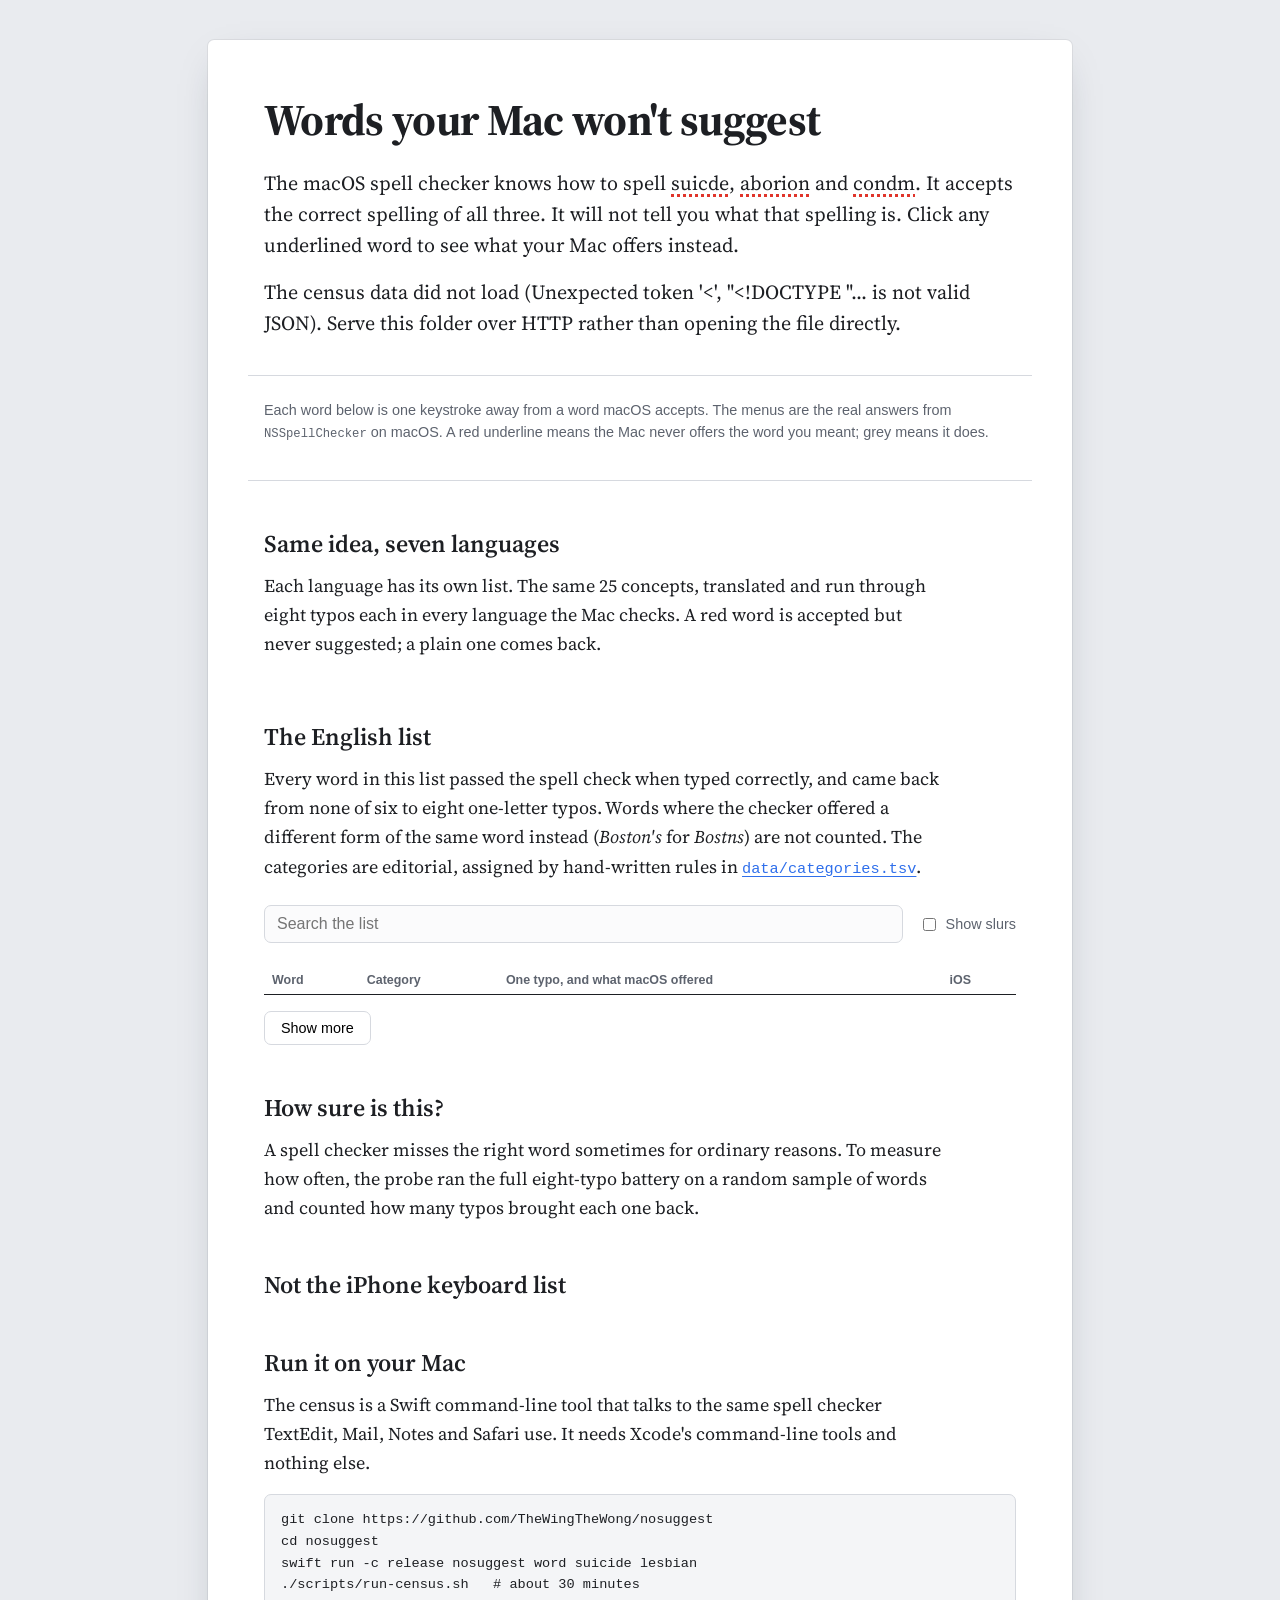
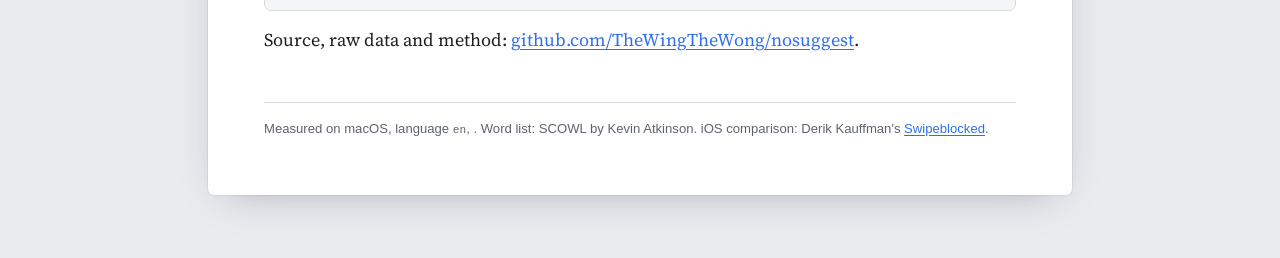
==== docs/index.html @ 7fb4296d "feat: web explorer, cross-language concept probe, CI workflow The page recreates the macOS spelling " ====
<!doctype html>
<html lang="en">
<head>
<meta charset="utf-8">
<meta name="viewport" content="width=device-width, initial-scale=1">
<title>Words your Mac won't suggest</title>
<meta name="description" content="A black-box census of the words the macOS spell checker accepts as correctly spelled but never offers as a correction.">
<link rel="preconnect" href="https://fonts.googleapis.com">
<link rel="preconnect" href="https://fonts.gstatic.com" crossorigin>
<link href="https://fonts.googleapis.com/css2?family=Source+Serif+4:ital,opsz,wght@0,8..60,400;0,8..60,600;0,8..60,700;1,8..60,400&display=swap" rel="stylesheet">
<link rel="stylesheet" href="style.css">
</head>
<body>
<main class="page">
  <header class="intro">
    <h1>Words your Mac won't suggest</h1>
    <p class="lede">The macOS spell checker knows how to spell <span class="typo" data-word="suicde">suicde</span>,
      <span class="typo" data-word="aborion">aborion</span> and <span class="typo" data-word="condm">condm</span>.
      It accepts the correct spelling of all three. It will not tell you what that spelling is.
      Click any underlined word to see what your Mac offers instead.</p>
    <p class="lede" id="headline-stats">Loading the census&hellip;</p>
  </header>

  <section class="specimens" aria-label="Typo specimens">
    <p class="specimen-note">Each word below is one keystroke away from a word macOS accepts. The menus are the real answers from <code>NSSpellChecker</code> on <span data-fill="os">macOS</span>. A red underline means the Mac never offers the word you meant; grey means it does.</p>
    <div class="specimen-grid" id="specimens"></div>
  </section>

  <section>
    <h2>Same idea, seven languages</h2>
    <p>Each language has its own list. The same 25 concepts, translated and run through eight typos each in every language the Mac checks. A red word is accepted but never suggested; a plain one comes back.</p>
    <div class="table-wrap matrix-wrap">
      <table class="matrix" id="matrix"></table>
    </div>
    <p class="matrix-note" id="matrix-note"></p>
  </section>

  <section>
    <h2>The English list</h2>
    <p>Every word in this list passed the spell check when typed correctly, and came back from none of six to eight one-letter typos. Words where the checker offered a different form of the same word instead (<em>Boston's</em> for <em>Bostns</em>) are not counted. The categories are editorial, assigned by hand-written rules in <a href="https://github.com/TheWingTheWong/nosuggest/blob/main/data/categories.tsv"><code>data/categories.tsv</code></a>.</p>
    <div class="controls">
      <label class="search">
        <span class="visually-hidden">Search the list</span>
        <input id="q" type="search" placeholder="Search the list" autocomplete="off" spellcheck="false">
      </label>
      <label class="toggle"><input type="checkbox" id="show-slurs"> Show slurs</label>
    </div>
    <div class="chips" id="chips" role="group" aria-label="Filter by category"></div>
    <p class="count" id="count" aria-live="polite"></p>
    <div class="table-wrap">
      <table class="words">
        <thead><tr><th scope="col">Word</th><th scope="col">Category</th><th scope="col">One typo, and what macOS offered</th><th scope="col" title="Appears inside a phrase on the iOS keyboard blocklist">iOS</th></tr></thead>
        <tbody id="rows"></tbody>
      </table>
    </div>
    <button class="more" id="more" type="button">Show more</button>
  </section>

  <section>
    <h2>How sure is this?</h2>
    <p id="method-text">A spell checker misses the right word sometimes for ordinary reasons. To measure how often, the probe ran the full eight-typo battery on a random sample of words and counted how many typos brought each one back.</p>
    <figure class="chart">
      <div id="histogram"></div>
      <figcaption id="hist-caption"></figcaption>
    </figure>
    <p id="fp-text"></p>
  </section>

  <section>
    <h2>Not the iPhone keyboard list</h2>
    <p id="ios-text"></p>
    <p id="hunspell-text"></p>
  </section>

  <section>
    <h2>Run it on your Mac</h2>
    <p>The census is a Swift command-line tool that talks to the same spell checker TextEdit, Mail, Notes and Safari use. It needs Xcode's command-line tools and nothing else.</p>
    <pre class="cmd"><code>git clone https://github.com/TheWingTheWong/nosuggest
cd nosuggest
swift run -c release nosuggest word suicide lesbian
./scripts/run-census.sh   # about 30 minutes</code></pre>
    <p>Source, raw data and method: <a href="https://github.com/TheWingTheWong/nosuggest">github.com/TheWingTheWong/nosuggest</a>.</p>
  </section>

  <footer class="foot">
    <p>Measured on <span data-fill="os">macOS</span>, language <code>en</code>, <span data-fill="generated"></span>. Word list: SCOWL by Kevin Atkinson. iOS comparison: Derik Kauffman's <a href="https://swipeblocked.com">Swipeblocked</a>.</p>
  </footer>
</main>

<div class="menu" id="menu" role="menu" hidden></div>
<script src="app.js"></script>
</body>
</html>
---- docs/style.css ----
:root {
  --desk: #e9ebef;          /* window background behind the document */
  --paper: #ffffff;
  --ink: #1d1f23;
  --muted: #5d636e;
  --squiggle: #e0352b;      /* macOS misspelling red */
  --select: #2f6feb;        /* menu highlight blue */
  --rule: #d6d9df;
  --menu-bg: rgba(246, 246, 248, 0.96);
  --serif: "Source Serif 4", "Iowan Old Style", Georgia, serif;
  --ui: -apple-system, BlinkMacSystemFont, "Helvetica Neue", Arial, sans-serif;
  --mono: ui-monospace, "SF Mono", Menlo, monospace;
}

* { box-sizing: border-box; }

html { background: var(--desk); }

body {
  margin: 0;
  color: var(--ink);
  font: 400 1.125rem/1.62 var(--serif);
  -webkit-font-smoothing: antialiased;
}

.page {
  max-width: 54rem;
  margin: 2.5rem auto 4rem;
  padding: 3.5rem 3.5rem 2.5rem;
  background: var(--paper);
  border-radius: 6px;
  box-shadow: 0 0 0 1px rgba(0, 0, 0, 0.06), 0 12px 40px -18px rgba(30, 40, 60, 0.35);
}

h1 {
  font-size: 2.75rem;
  line-height: 1.1;
  font-weight: 700;
  letter-spacing: -0.015em;
  margin: 0 0 1.5rem;
}

h2 {
  font-size: 1.5rem;
  line-height: 1.25;
  font-weight: 600;
  margin: 3rem 0 0.75rem;
}

p { margin: 0 0 1rem; max-width: 38em; }
.lede { font-size: 1.25rem; line-height: 1.55; }
a { color: var(--select); text-underline-offset: 0.15em; }
code { font-family: var(--mono); font-size: 0.85em; }
em { font-style: italic; }

/* The red dotted underline macOS draws under a misspelling. */
.typo {
  cursor: context-menu;
  text-decoration: underline dotted var(--squiggle);
  text-decoration-thickness: 0.14em;
  text-underline-offset: 0.22em;
  border-radius: 2px;
}
.typo:hover, .typo[aria-expanded="true"] { background: rgba(224, 53, 43, 0.08); }
.typo:focus-visible { outline: 2px solid var(--select); outline-offset: 2px; }

/* Specimens: typos laid out like a page of notes. */
.specimens {
  margin: 2.25rem -1rem 0;
  padding: 1.5rem 1rem 1.25rem;
  border-top: 1px solid var(--rule);
  border-bottom: 1px solid var(--rule);
}
.specimen-note { font: 400 0.9rem/1.5 var(--ui); color: var(--muted); max-width: none; }
.specimen-grid {
  display: grid;
  grid-template-columns: repeat(auto-fill, minmax(9.5rem, 1fr));
  gap: 0.35rem 1rem;
  margin-top: 0.75rem;
}
.specimen {
  font-size: 1.35rem;
  padding: 0.15rem 0.25rem;
  justify-self: start;
}
.specimen.ok { text-decoration-color: #9aa1ad; }

/* The spelling context menu. */
.menu {
  position: absolute;
  z-index: 10;
  min-width: 13rem;
  max-width: 18rem;
  padding: 5px;
  font: 400 0.875rem/1.3 var(--ui);
  color: #1c1c1e;
  background: var(--menu-bg);
  border: 1px solid rgba(0, 0, 0, 0.14);
  border-radius: 9px;
  box-shadow: 0 10px 30px -8px rgba(0, 0, 0, 0.35), 0 0 0 0.5px rgba(255, 255, 255, 0.6) inset;
  -webkit-backdrop-filter: blur(20px);
  backdrop-filter: blur(20px);
}
.menu .item { padding: 3px 10px; border-radius: 5px; }
.menu .item.guess { font-weight: 600; }
.menu .item.guess.hit { background: var(--select); color: #fff; }
.menu .item.none { color: #8e8e93; }
.menu .sep { height: 1px; margin: 5px 10px; background: rgba(0, 0, 0, 0.12); }
.menu .item.dim { color: #8e8e93; }
.menu .meta { padding: 4px 10px 2px; font-size: 0.75rem; color: var(--muted); }

/* List controls. */
.controls { display: flex; gap: 1rem; align-items: center; flex-wrap: wrap; margin: 1.5rem 0 0.75rem; }
.search { flex: 1 1 16rem; }
.search input {
  width: 100%;
  font: 400 1rem var(--ui);
  padding: 0.55rem 0.75rem;
  border: 1px solid var(--rule);
  border-radius: 7px;
  background: #fbfbfc;
  color: var(--ink);
}
.search input:focus-visible { outline: 3px solid rgba(47, 111, 235, 0.35); border-color: var(--select); }
.toggle { font: 400 0.9rem var(--ui); color: var(--muted); display: flex; gap: 0.4rem; align-items: center; }

.chips { display: flex; flex-wrap: wrap; gap: 0.35rem; margin-bottom: 0.75rem; }
.chip {
  font: 400 0.82rem/1 var(--ui);
  padding: 0.42rem 0.7rem;
  border: 1px solid var(--rule);
  border-radius: 999px;
  background: var(--paper);
  color: var(--ink);
  cursor: pointer;
}
.chip[aria-pressed="true"] { background: var(--ink); border-color: var(--ink); color: #fff; }
.chip:focus-visible { outline: 2px solid var(--select); outline-offset: 2px; }
.chip .n { color: var(--muted); margin-left: 0.3rem; }
.chip[aria-pressed="true"] .n { color: #c9ccd3; }

.count { font: 400 0.85rem var(--ui); color: var(--muted); margin: 0.25rem 0 0.5rem; }

.table-wrap { overflow-x: auto; }
table.words { width: 100%; border-collapse: collapse; font-size: 1rem; }
.words th {
  text-align: left;
  font: 600 0.78rem var(--ui);
  color: var(--muted);
  padding: 0.4rem 0.5rem;
  border-bottom: 1px solid var(--ink);
}
.words td { padding: 0.45rem 0.5rem; border-bottom: 1px solid var(--rule); vertical-align: baseline; }
.words td.w { font-weight: 600; white-space: nowrap; }
.words td.cat { font: 400 0.85rem var(--ui); color: var(--muted); white-space: nowrap; }
.words td.ex { font: 400 0.85rem var(--ui); color: var(--muted); }
.words td.ex .t { font-family: var(--serif); font-size: 1rem; color: var(--ink); text-decoration: underline dotted var(--squiggle); text-underline-offset: 0.2em; }
.words td.ios { font: 400 0.85rem var(--ui); color: var(--muted); text-align: center; }
.blur { filter: blur(5px); cursor: pointer; user-select: none; }
.more {
  margin-top: 1rem;
  font: 400 0.9rem var(--ui);
  padding: 0.5rem 1rem;
  border-radius: 7px;
  border: 1px solid var(--rule);
  background: var(--paper);
  cursor: pointer;
}

/* Language matrix. */
.matrix-wrap { margin: 1rem -2rem 0; }
table.matrix { width: 100%; border-collapse: collapse; font-size: 0.86rem; }
.matrix th { font: 600 0.78rem var(--ui); color: var(--muted); text-align: left; padding: 0.35rem 0.4rem; border-bottom: 1px solid var(--ink); }
.matrix th[scope="row"] { font: 400 0.82rem var(--ui); color: var(--muted); white-space: nowrap; border-bottom: 1px solid var(--rule); }
.matrix td:first-child { font-weight: 600; }
.matrix td { padding: 0.32rem 0.35rem; border-bottom: 1px solid var(--rule); white-space: nowrap; }
.matrix td.no {
  color: var(--squiggle);
  text-decoration: underline dotted var(--squiggle);
  text-underline-offset: 0.22em;
  background: rgba(224, 53, 43, 0.06);
}
.matrix td.maybe { color: var(--muted); font-style: italic; }
.matrix-note { font: 400 0.85rem/1.5 var(--ui); color: var(--muted); margin-top: 0.6rem; }

/* Control histogram. */
.chart { margin: 1.5rem 0; }
.chart svg { width: 100%; height: auto; display: block; }
.chart figcaption { font: 400 0.85rem/1.45 var(--ui); color: var(--muted); margin-top: 0.5rem; }

.cmd {
  font: 400 0.85rem/1.6 var(--mono);
  background: #f4f5f7;
  border: 1px solid var(--rule);
  border-radius: 7px;
  padding: 0.9rem 1rem;
  overflow-x: auto;
}
.cmd code { font-size: inherit; }

.foot { margin-top: 3rem; padding-top: 1rem; border-top: 1px solid var(--rule); }
.foot p { font: 400 0.82rem/1.5 var(--ui); color: var(--muted); max-width: none; }

.visually-hidden { position: absolute; width: 1px; height: 1px; overflow: hidden; clip: rect(0 0 0 0); white-space: nowrap; }

@media (max-width: 640px) {
  .page { margin: 0; padding: 2rem 1.25rem; border-radius: 0; box-shadow: none; }
  h1 { font-size: 2.1rem; }
  .lede { font-size: 1.12rem; }
  .words td.ex { display: none; }
  .matrix-wrap { margin: 1rem 0 0; }
  .words th:nth-child(3) { display: none; }
}

@media (prefers-reduced-motion: no-preference) {
  .menu:not([hidden]) { animation: pop 120ms ease-out; }
  @keyframes pop { from { opacity: 0; transform: translateY(-3px); } to { opacity: 1; transform: none; } }
}
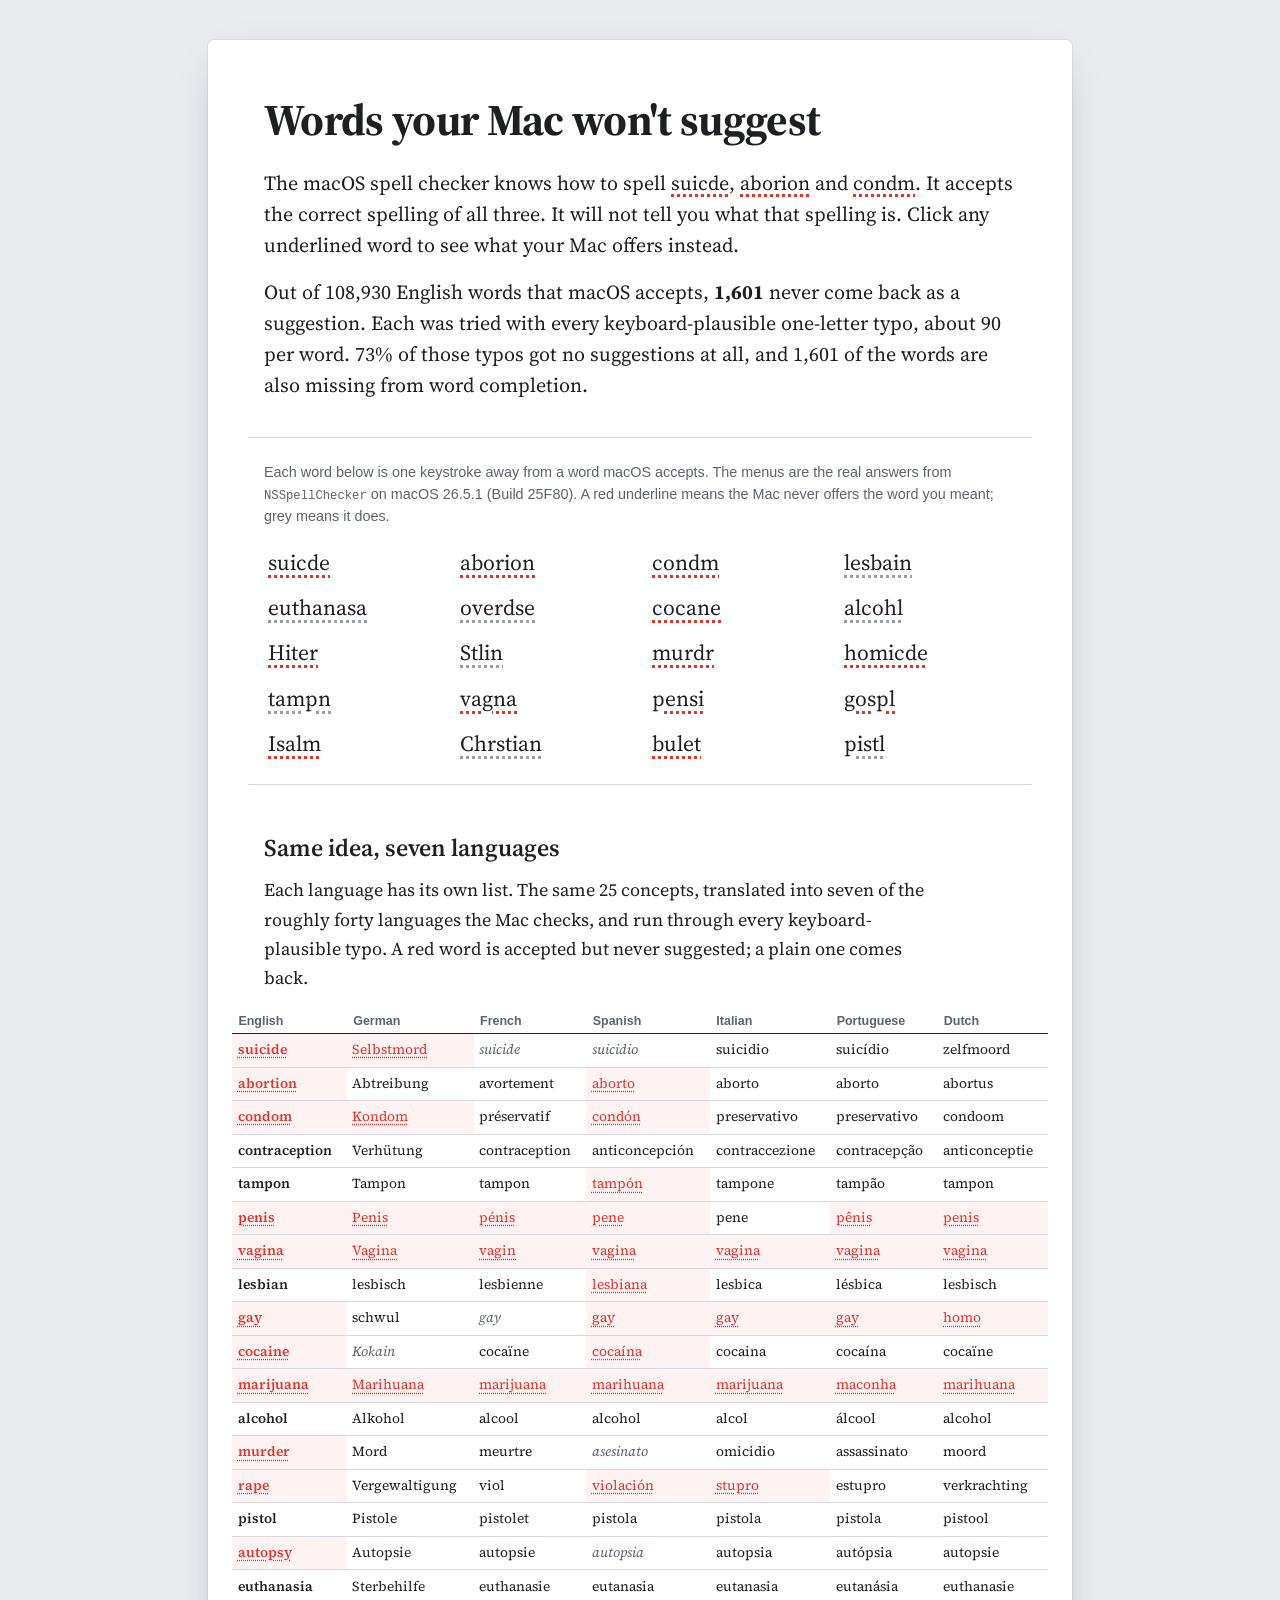
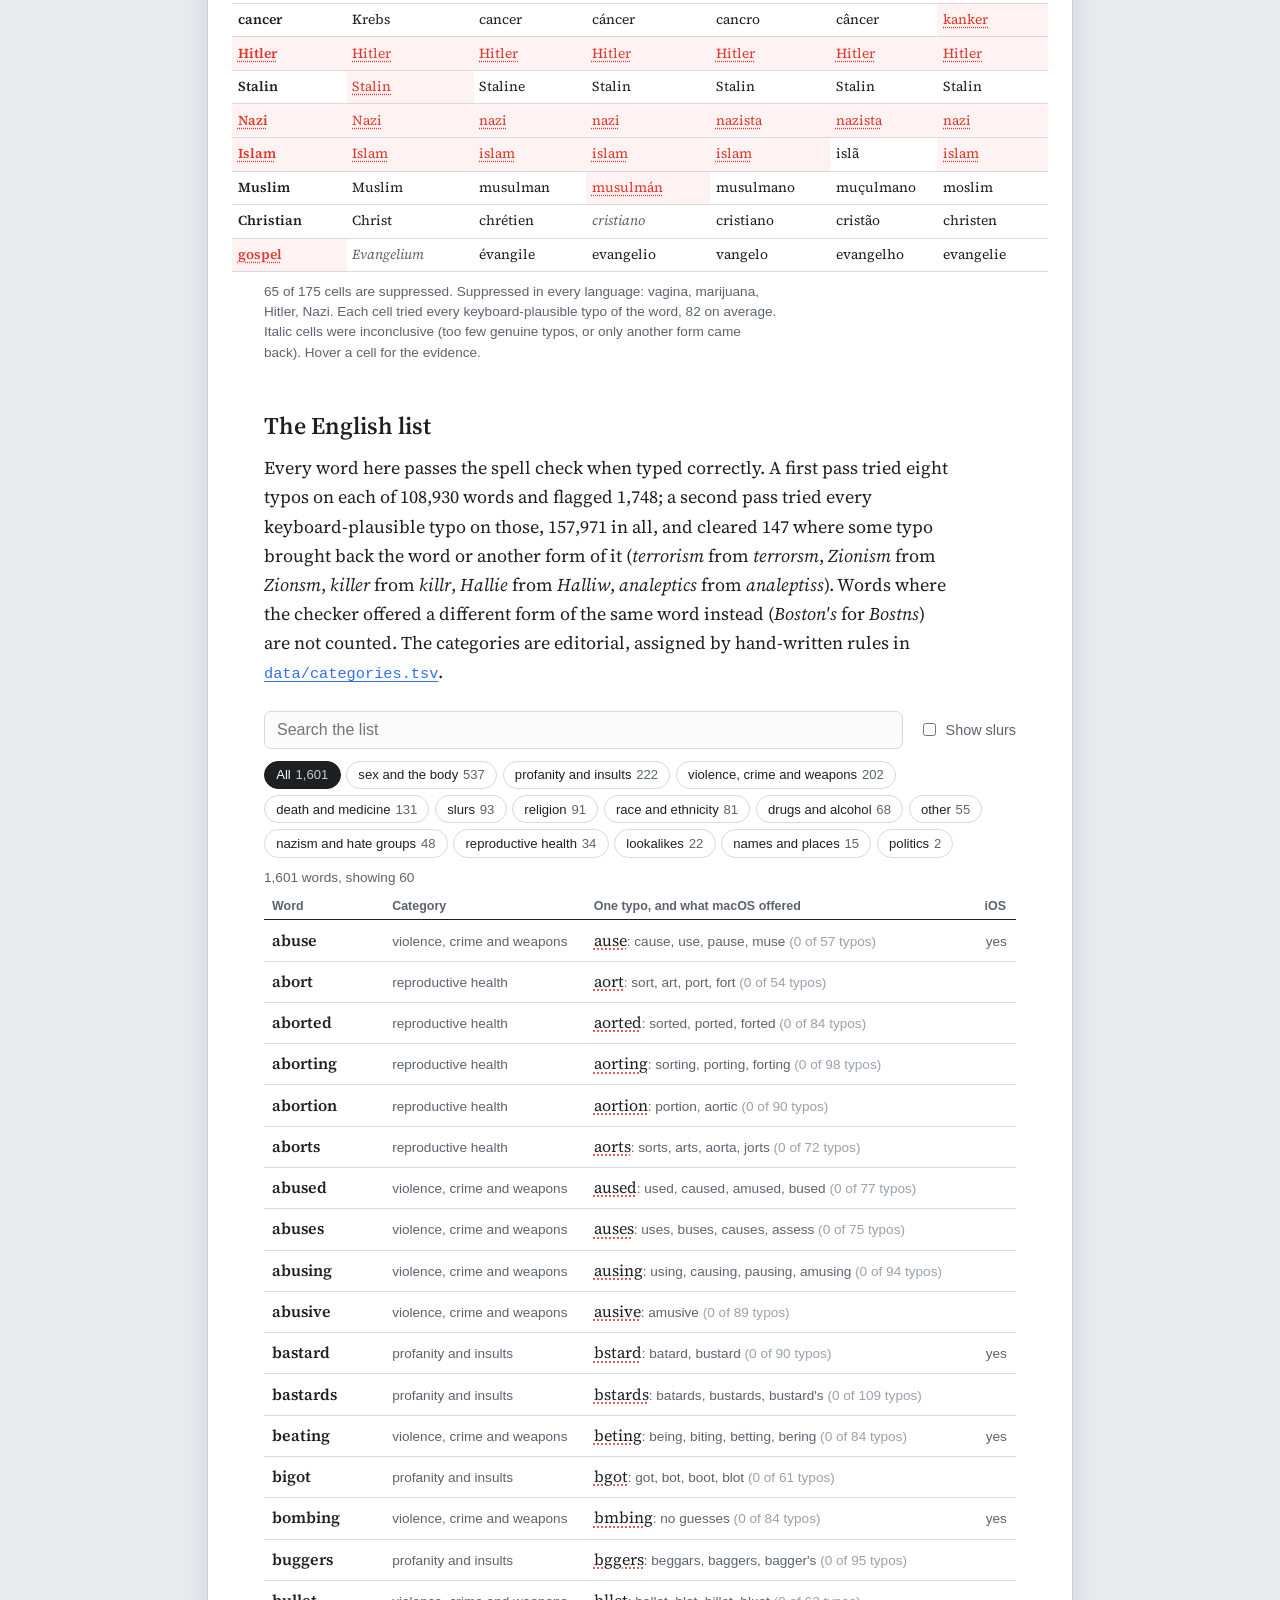
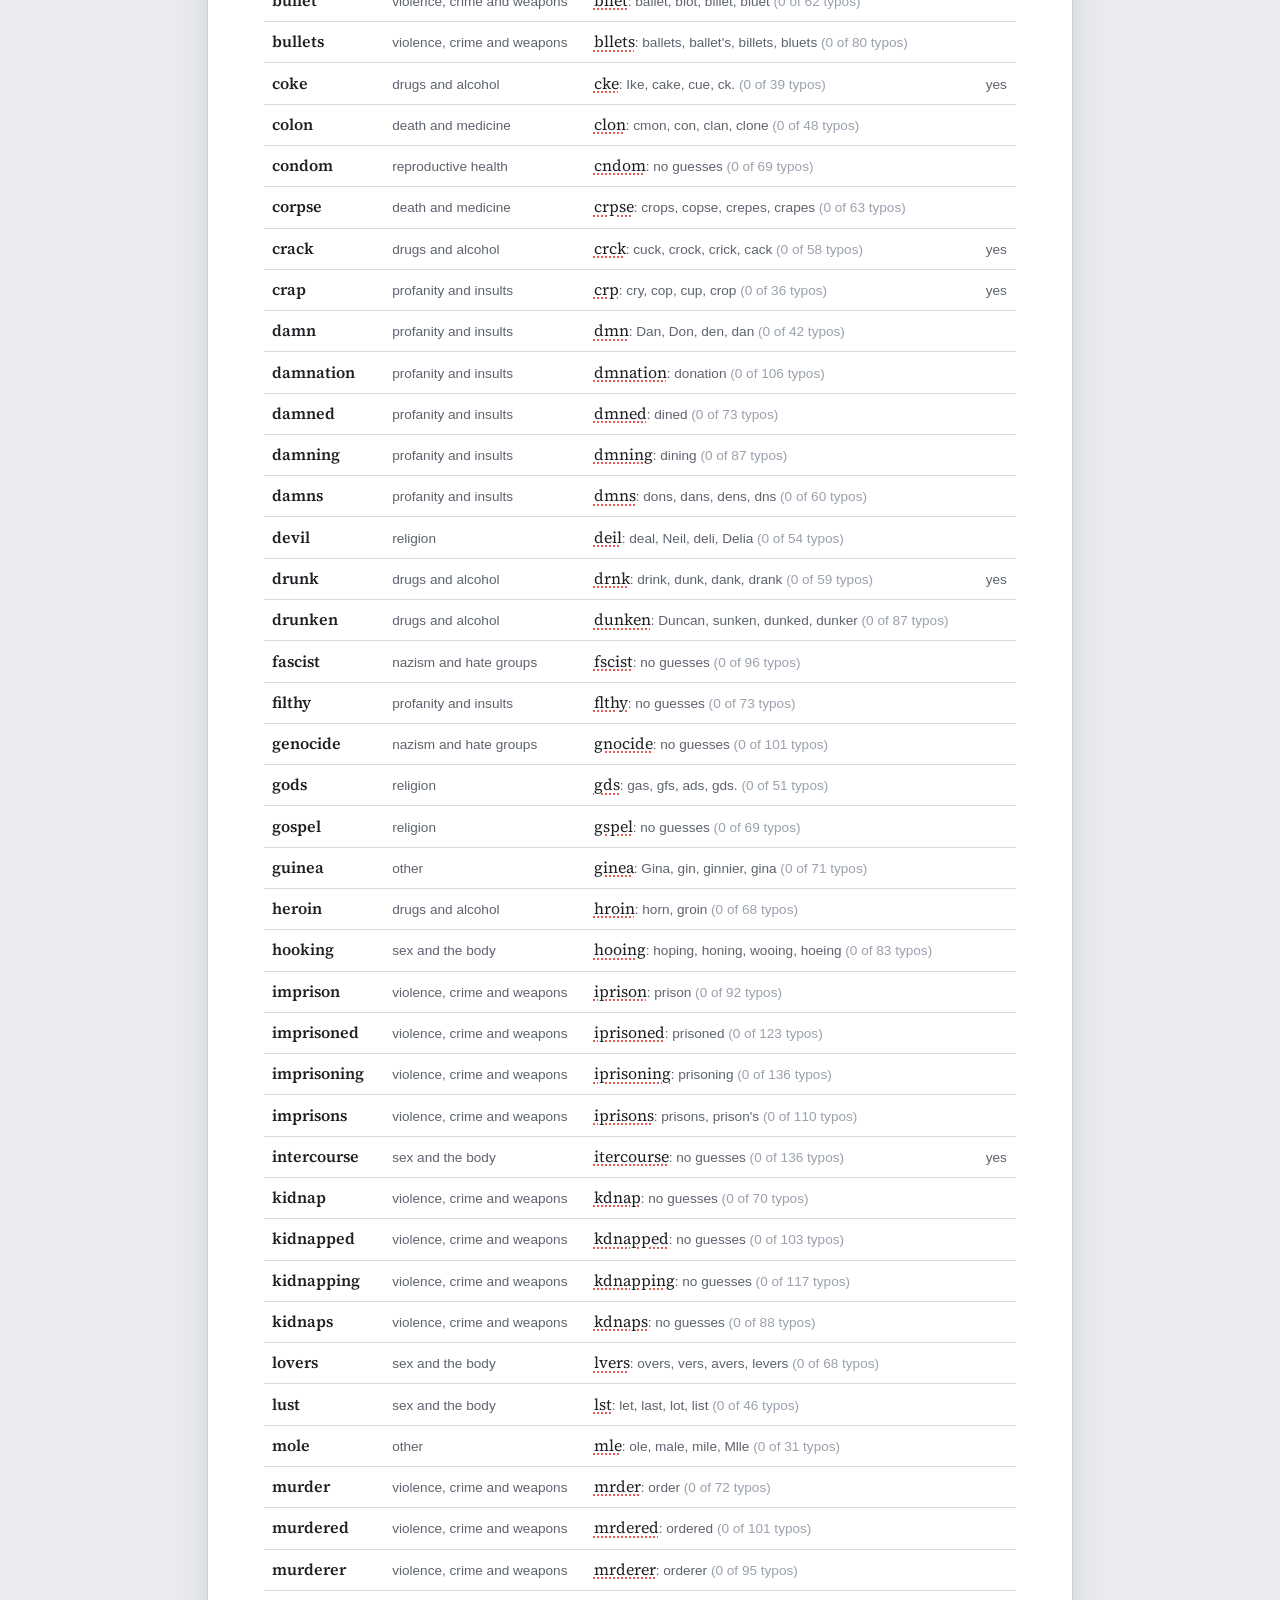
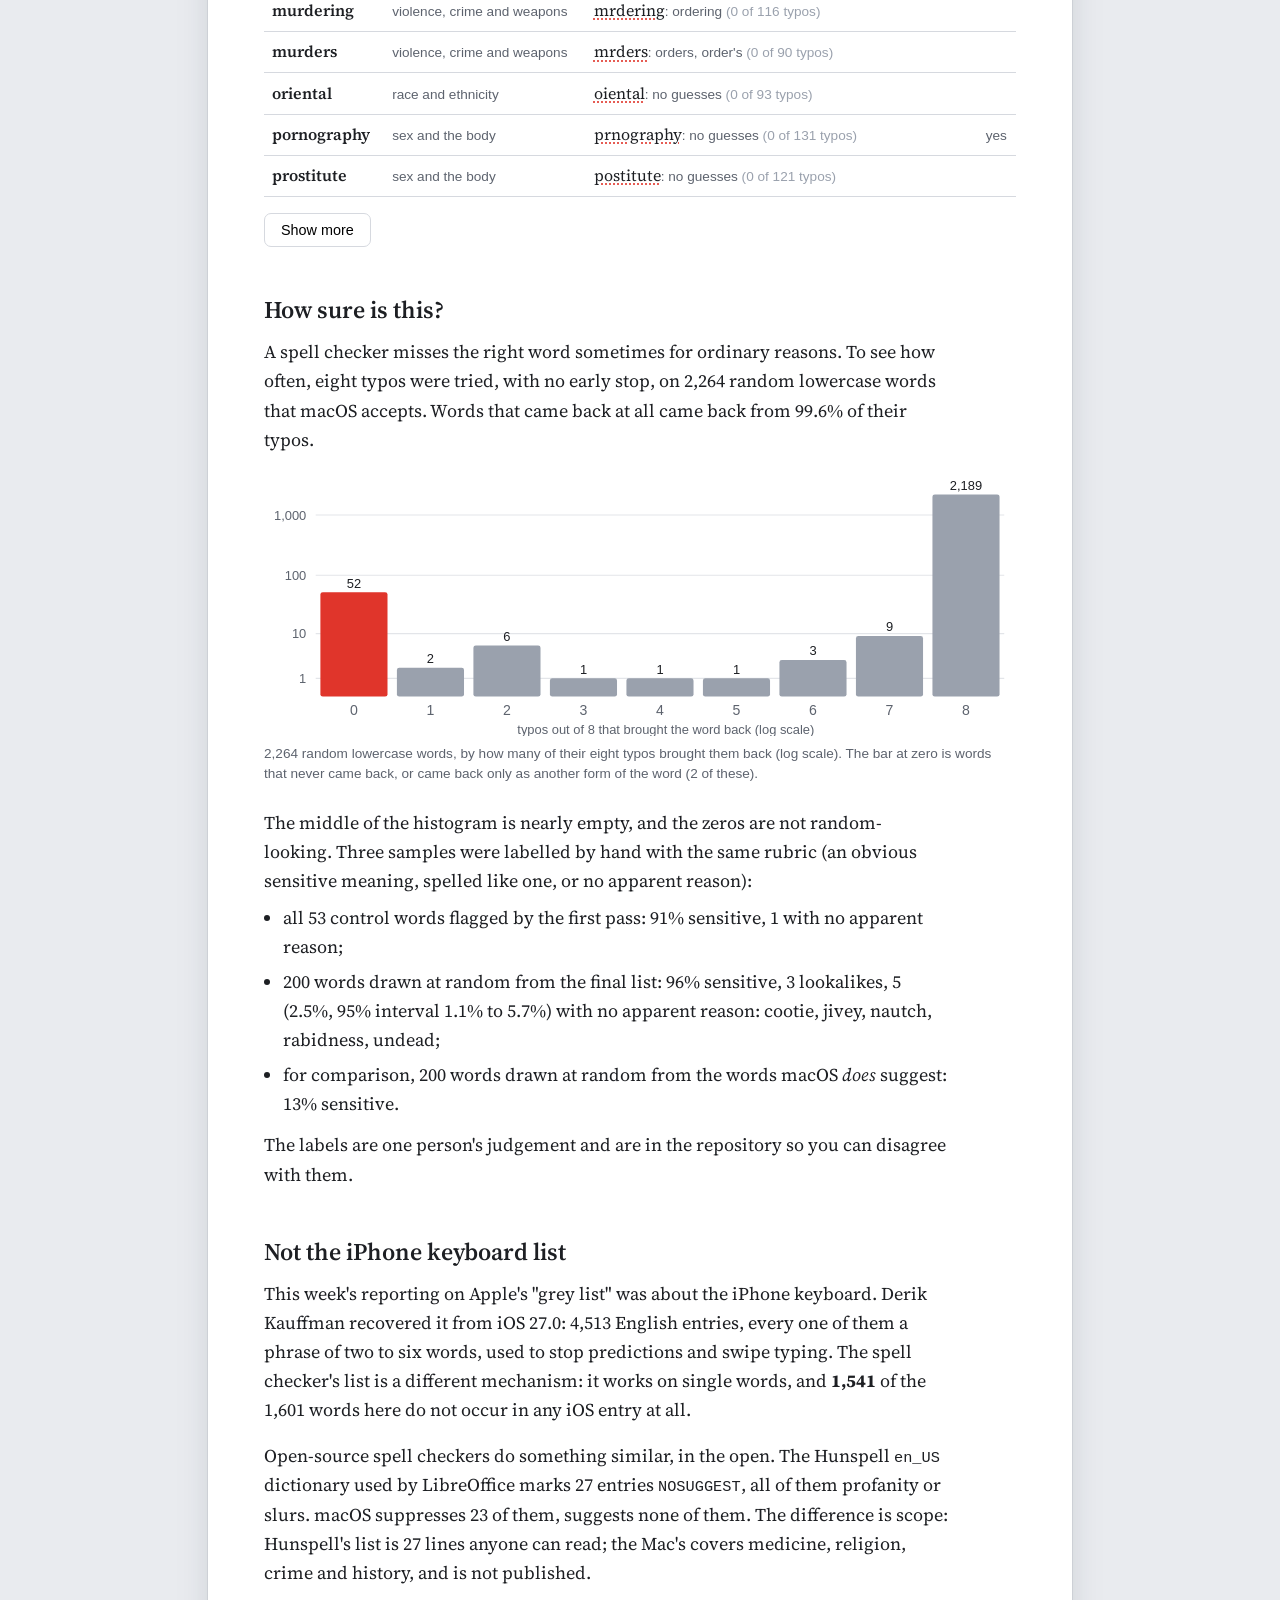
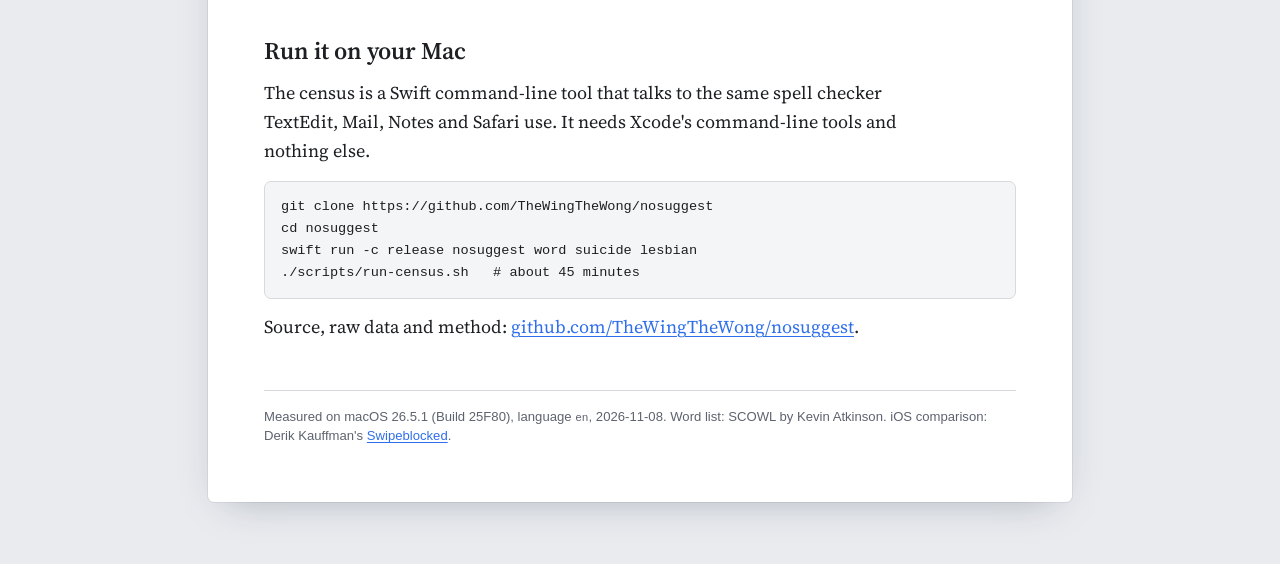
==== commit 67733d23: "feat: final two-pass census of macOS 26.5.1 English (1,601 words), audits with base rate Pass 1 flag" ====
--- a/docs/index.html
+++ b/docs/index.html
@@ -5,6 +5,10 @@
 <meta name="viewport" content="width=device-width, initial-scale=1">
 <title>Words your Mac won't suggest</title>
 <meta name="description" content="A black-box census of the words the macOS spell checker accepts as correctly spelled but never offers as a correction.">
+<meta property="og:title" content="Words your Mac won't suggest">
+<meta property="og:description" content="The macOS spell checker accepts these words as correctly spelled but never offers them as a correction.">
+<meta property="og:image" content="https://thewingthewong.github.io/nosuggest/og.png">
+<meta name="twitter:card" content="summary_large_image">
 <link rel="preconnect" href="https://fonts.googleapis.com">
 <link rel="preconnect" href="https://fonts.gstatic.com" crossorigin>
 <link href="https://fonts.googleapis.com/css2?family=Source+Serif+4:ital,opsz,wght@0,8..60,400;0,8..60,600;0,8..60,700;1,8..60,400&display=swap" rel="stylesheet">
@@ -28,7 +32,7 @@
 
   <section>
     <h2>Same idea, seven languages</h2>
-    <p>Each language has its own list. The same 25 concepts, translated and run through eight typos each in every language the Mac checks. A red word is accepted but never suggested; a plain one comes back.</p>
+    <p>Each language has its own list. The same 25 concepts, translated into seven of the roughly forty languages the Mac checks, and run through every keyboard-plausible typo. A red word is accepted but never suggested; a plain one comes back.</p>
     <div class="table-wrap matrix-wrap">
       <table class="matrix" id="matrix"></table>
     </div>
@@ -37,7 +41,7 @@
 
   <section>
     <h2>The English list</h2>
-    <p>Every word in this list passed the spell check when typed correctly, and came back from none of six to eight one-letter typos. Words where the checker offered a different form of the same word instead (<em>Boston's</em> for <em>Bostns</em>) are not counted. The categories are editorial, assigned by hand-written rules in <a href="https://github.com/TheWingTheWong/nosuggest/blob/main/data/categories.tsv"><code>data/categories.tsv</code></a>.</p>
+    <p id="list-text"></p>
     <div class="controls">
       <label class="search">
         <span class="visually-hidden">Search the list</span>
@@ -63,7 +67,7 @@
       <div id="histogram"></div>
       <figcaption id="hist-caption"></figcaption>
     </figure>
-    <p id="fp-text"></p>
+    <div id="fp-text" class="prose"></div>
   </section>
 
   <section>
@@ -78,7 +82,7 @@
     <pre class="cmd"><code>git clone https://github.com/TheWingTheWong/nosuggest
 cd nosuggest
 swift run -c release nosuggest word suicide lesbian
-./scripts/run-census.sh   # about 30 minutes</code></pre>
+./scripts/run-census.sh   # about 45 minutes</code></pre>
     <p>Source, raw data and method: <a href="https://github.com/TheWingTheWong/nosuggest">github.com/TheWingTheWong/nosuggest</a>.</p>
   </section>
 
--- a/docs/style.css
+++ b/docs/style.css
@@ -216,3 +216,8 @@
   .menu:not([hidden]) { animation: pop 120ms ease-out; }
   @keyframes pop { from { opacity: 0; transform: translateY(-3px); } to { opacity: 1; transform: none; } }
 }
+
+.prose { max-width: 38em; margin-bottom: 1rem; }
+.audit { margin: 0.5rem 0 0.75rem; padding-left: 1.2rem; }
+.audit li { margin-bottom: 0.35rem; }
+.words td.ex .n { color: #9aa1ad; white-space: nowrap; }
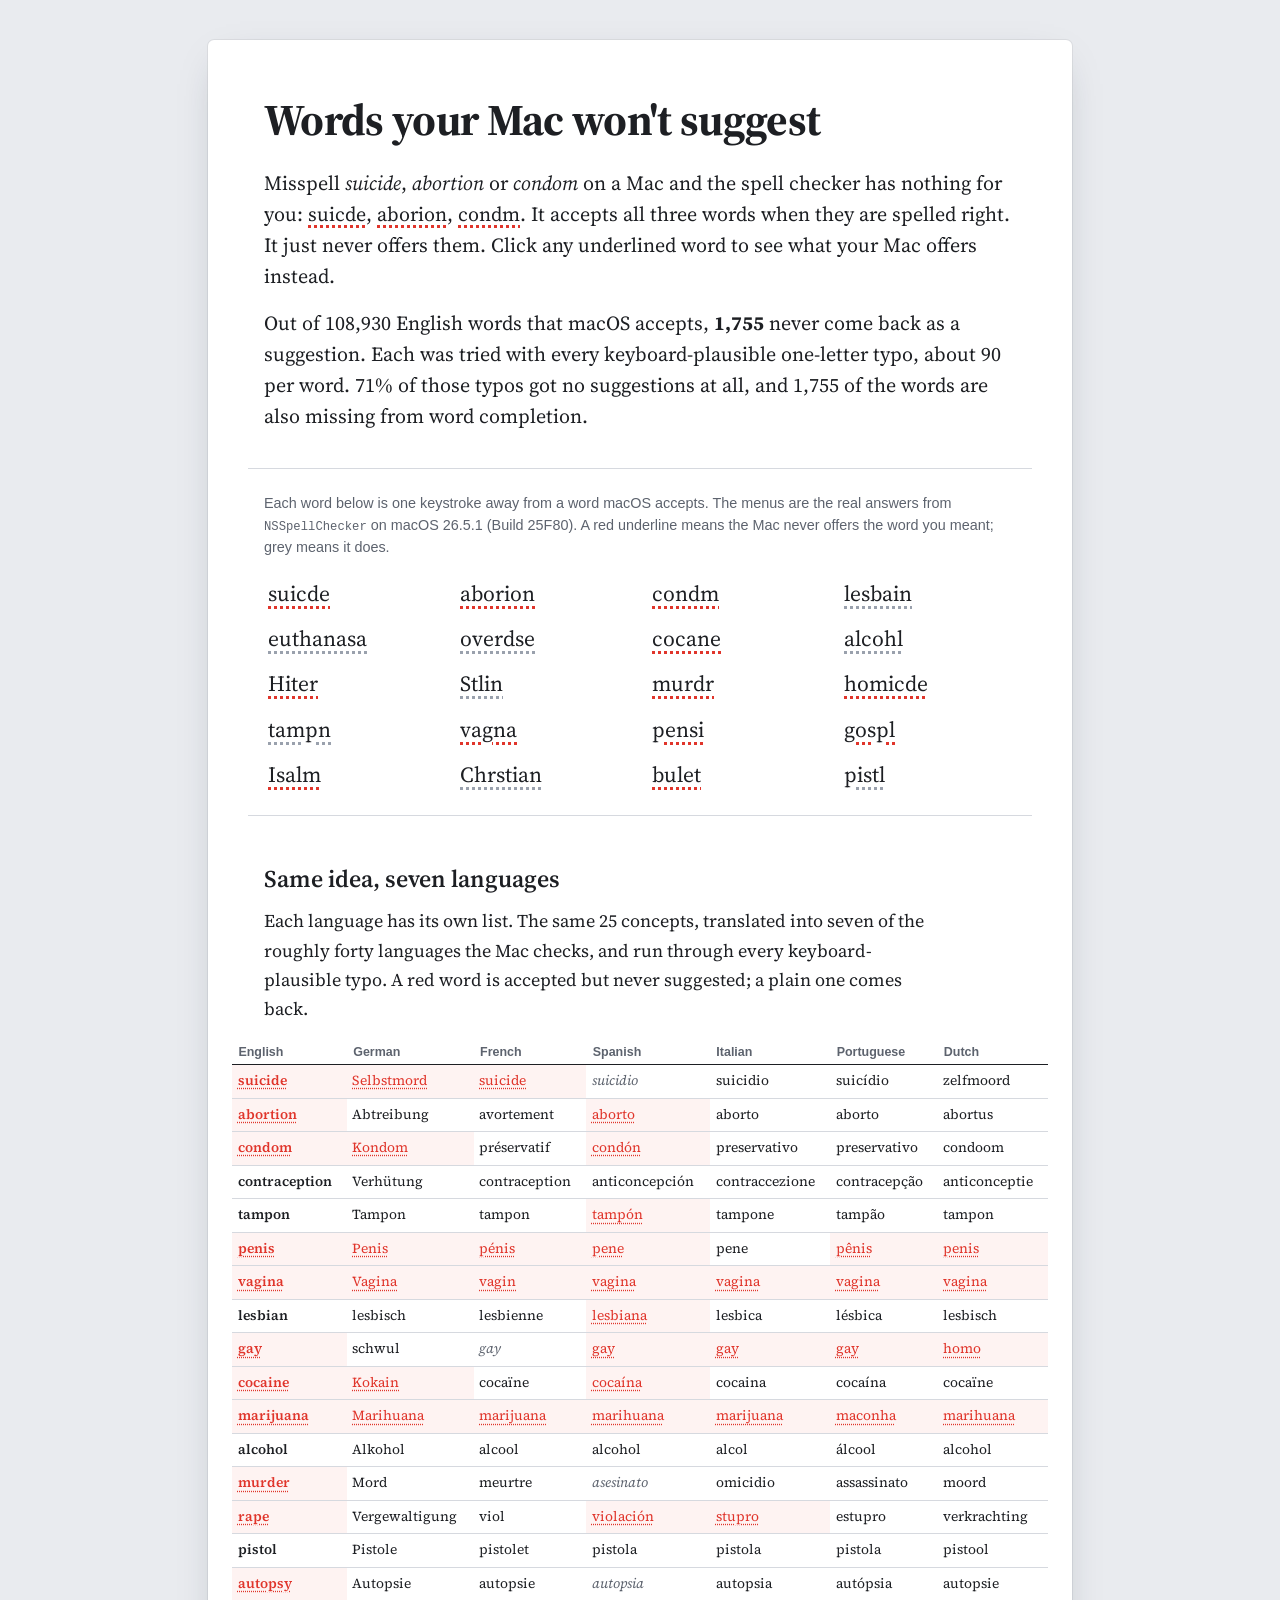
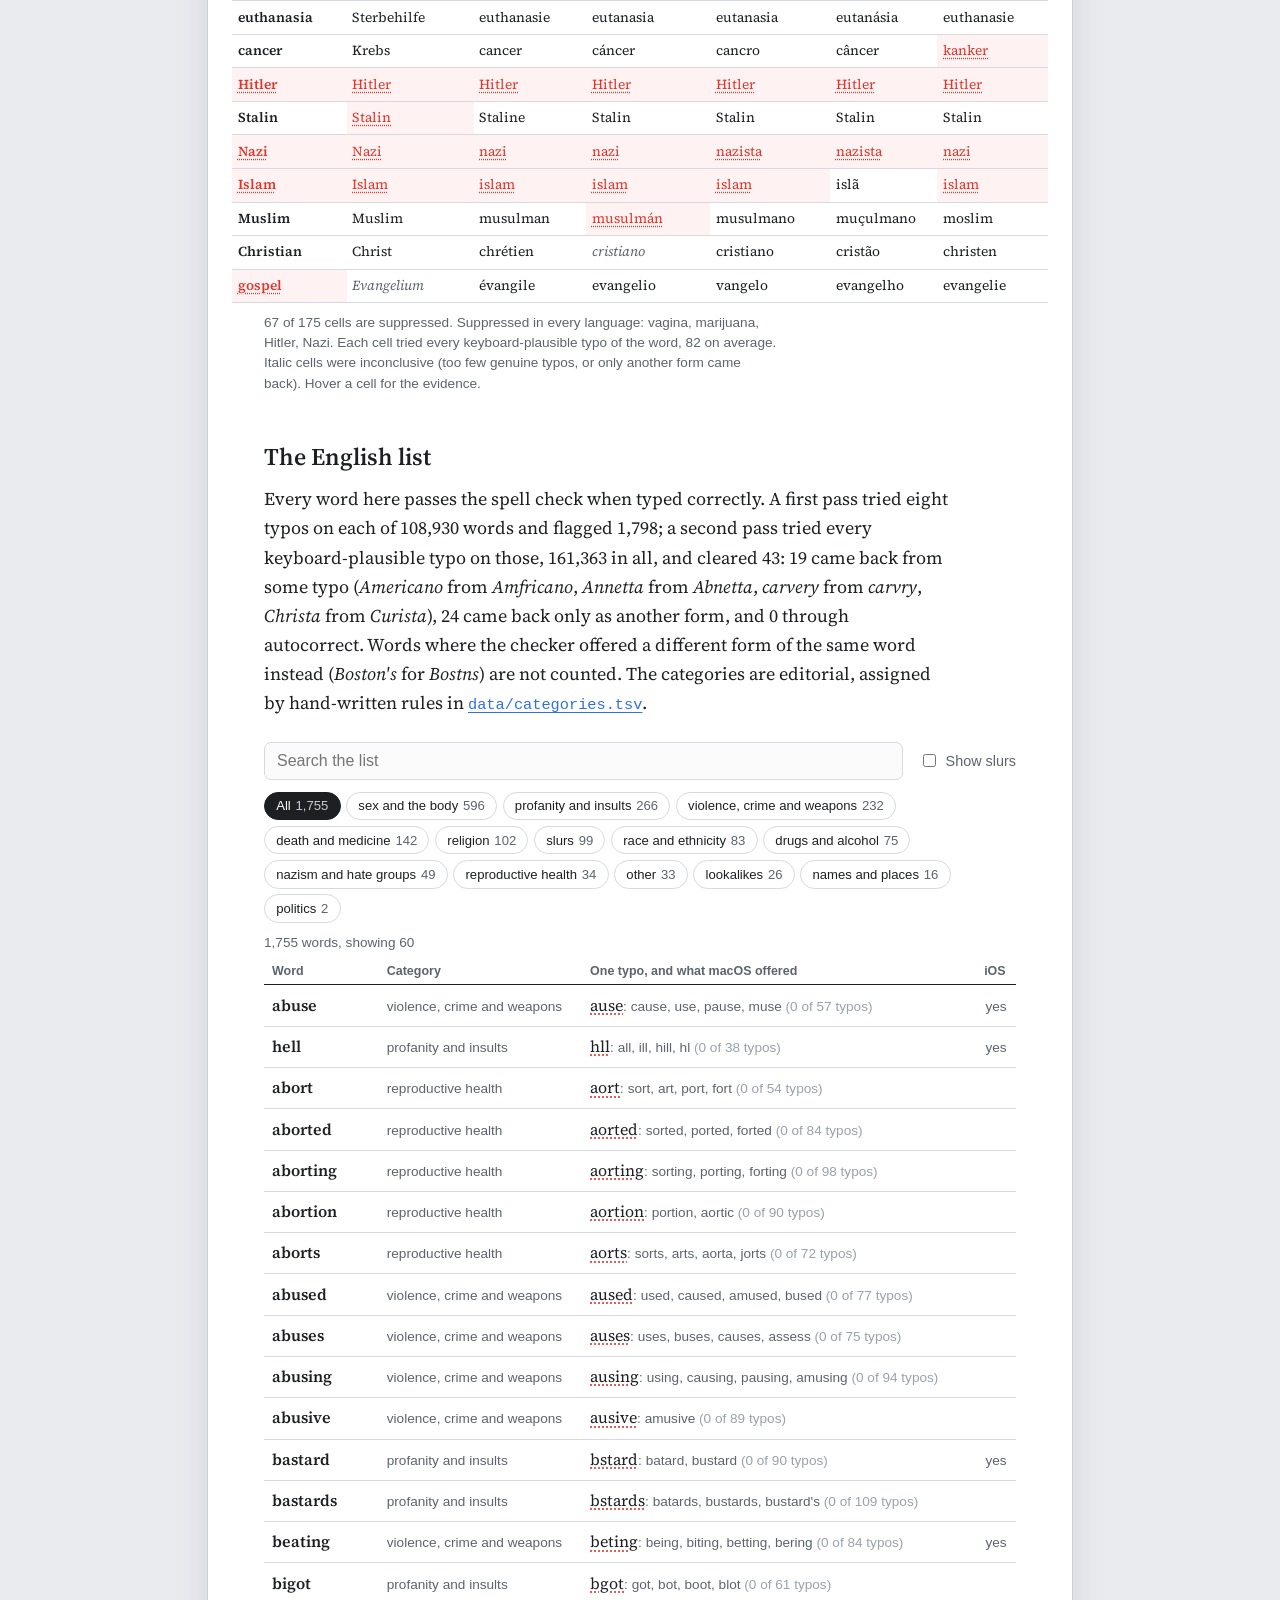
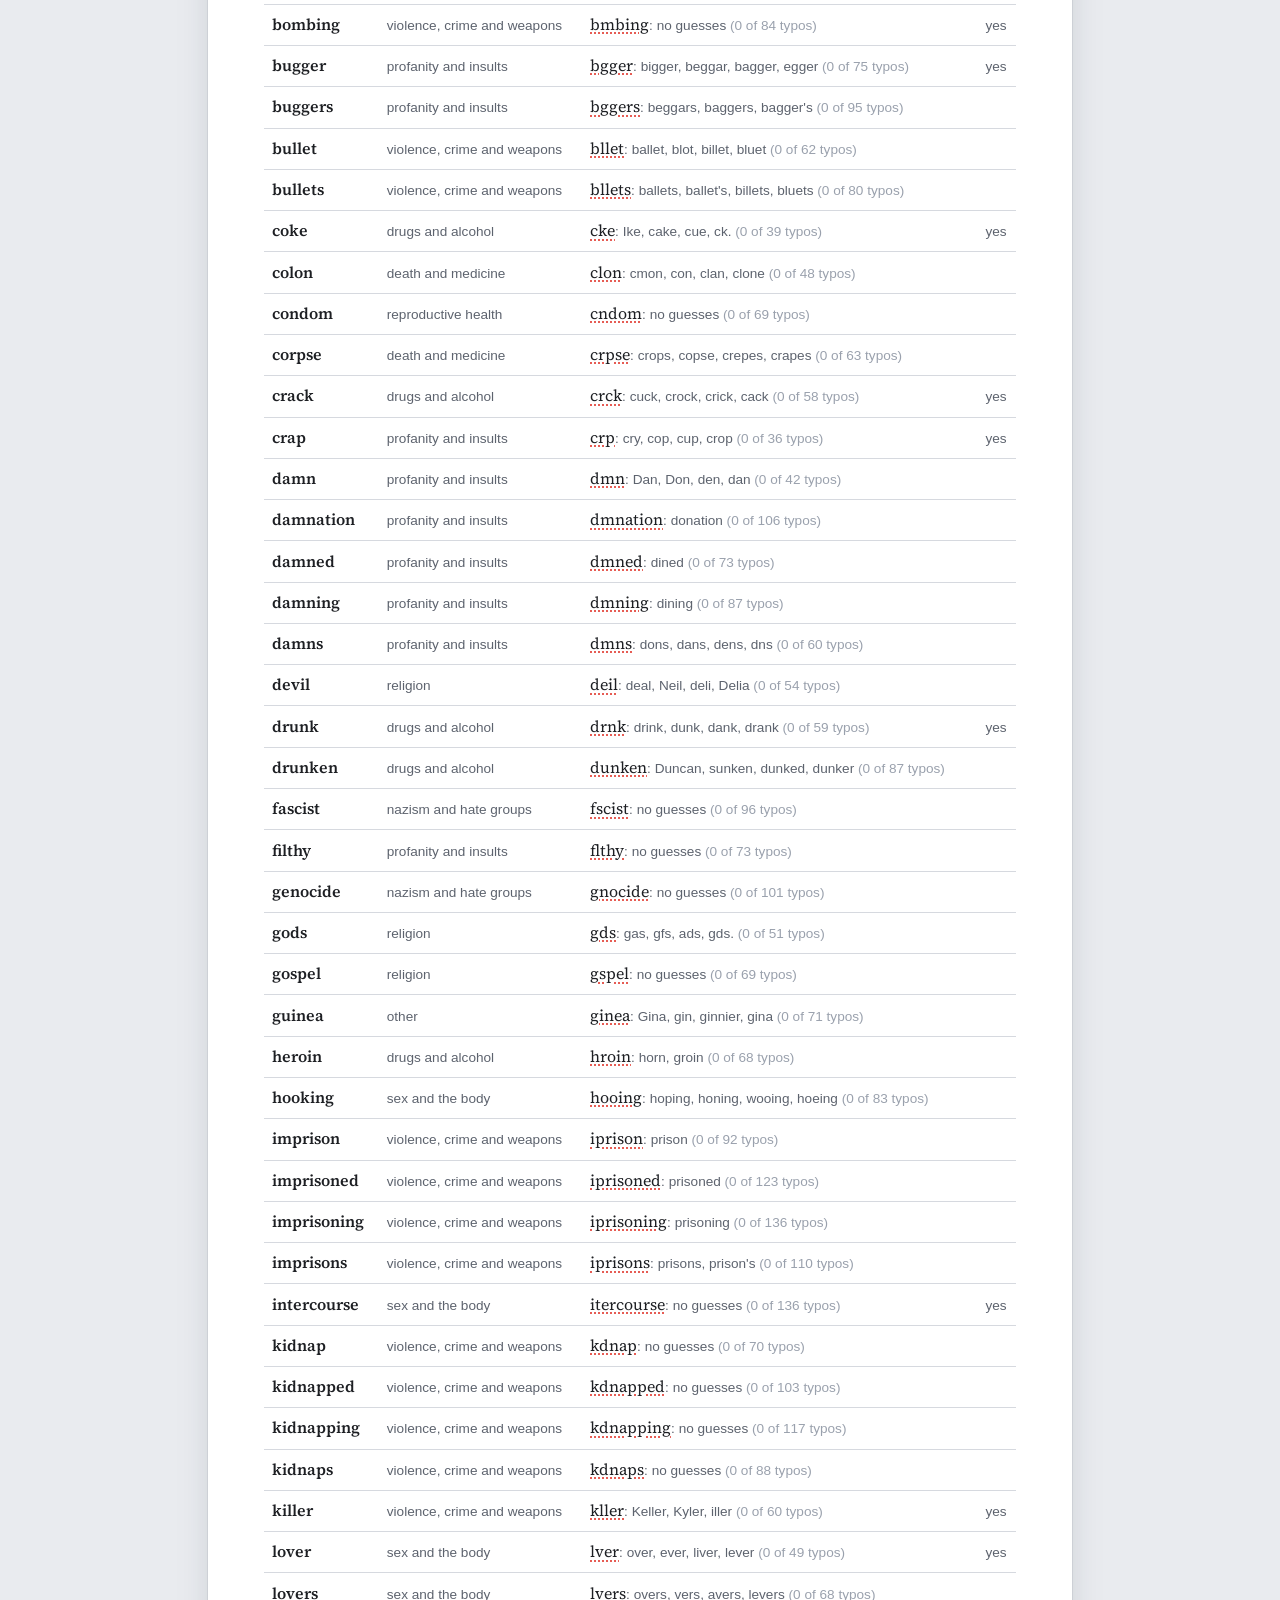
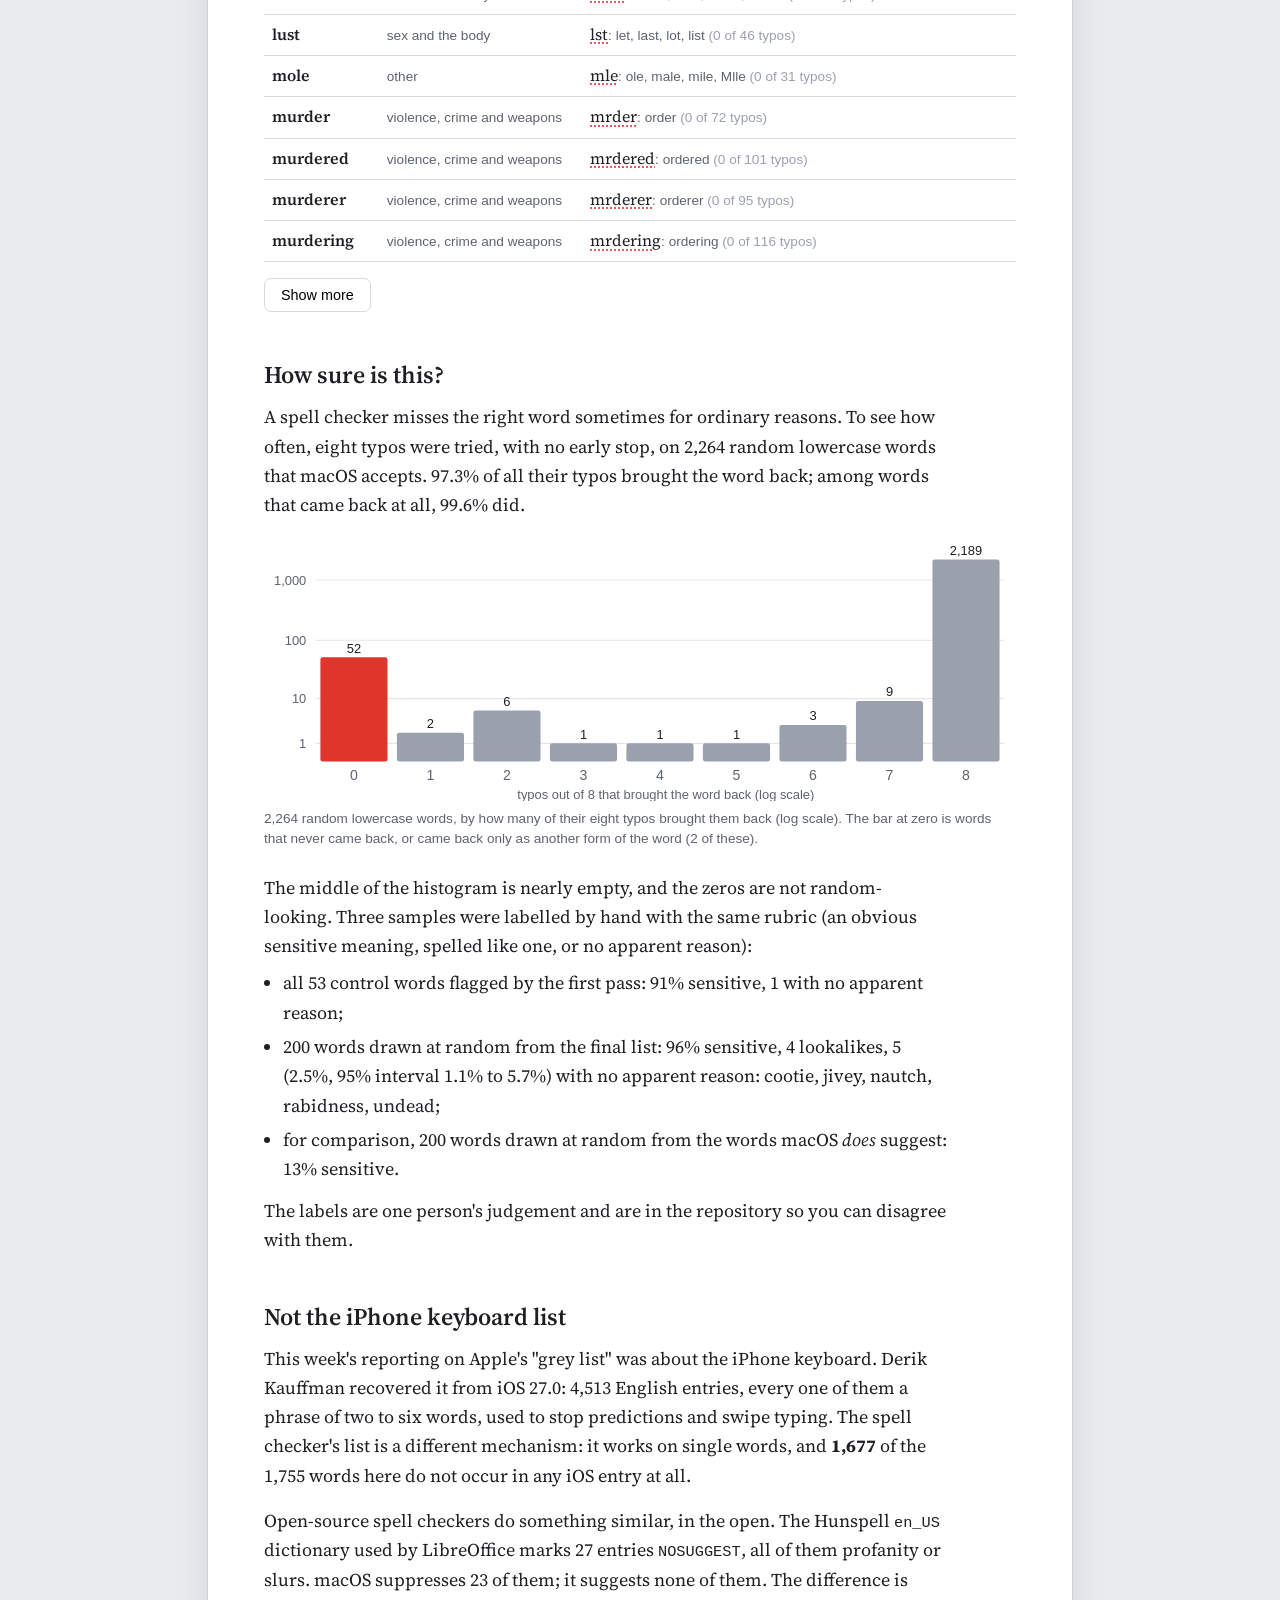
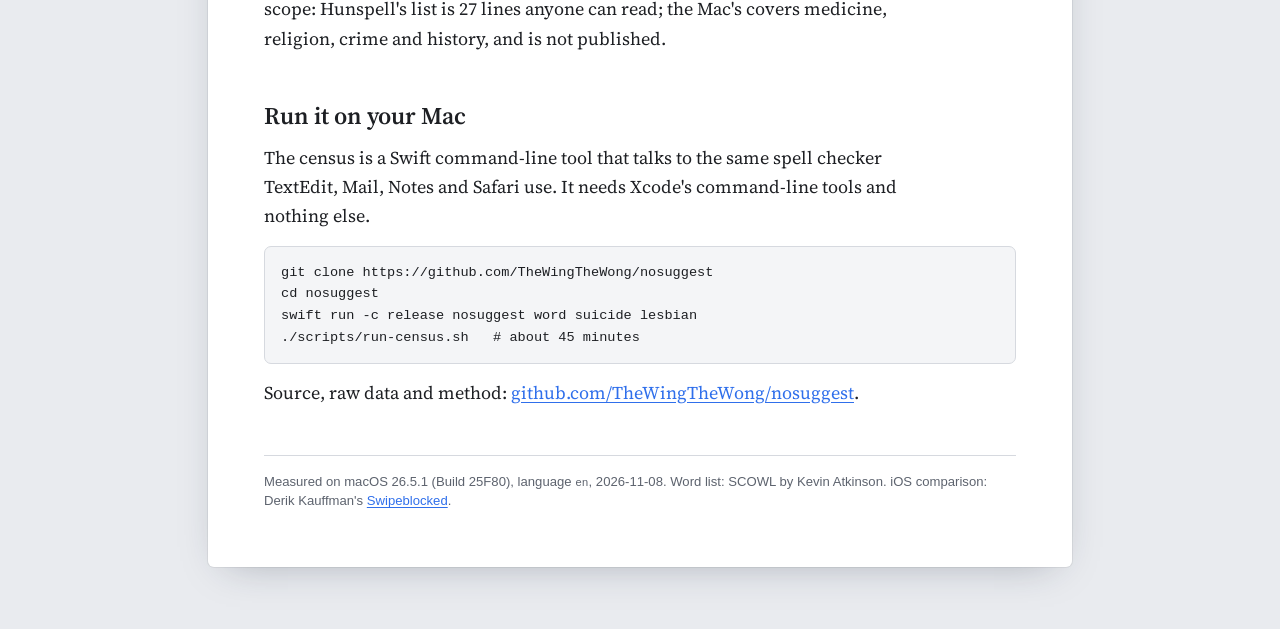
==== commit d2906100: "fix: strict related-form rule, autocorrect counts as offered; final list 1,755 The related-form rule" ====
--- a/docs/index.html
+++ b/docs/index.html
@@ -18,10 +18,10 @@
 <main class="page">
   <header class="intro">
     <h1>Words your Mac won't suggest</h1>
-    <p class="lede">The macOS spell checker knows how to spell <span class="typo" data-word="suicde">suicde</span>,
-      <span class="typo" data-word="aborion">aborion</span> and <span class="typo" data-word="condm">condm</span>.
-      It accepts the correct spelling of all three. It will not tell you what that spelling is.
-      Click any underlined word to see what your Mac offers instead.</p>
+    <p class="lede">Misspell <em>suicide</em>, <em>abortion</em> or <em>condom</em> on a Mac and the spell checker has nothing for you:
+      <span class="typo" data-word="suicde">suicde</span>, <span class="typo" data-word="aborion">aborion</span>,
+      <span class="typo" data-word="condm">condm</span>. It accepts all three words when they are spelled right.
+      It just never offers them. Click any underlined word to see what your Mac offers instead.</p>
     <p class="lede" id="headline-stats">Loading the census&hellip;</p>
   </header>
 
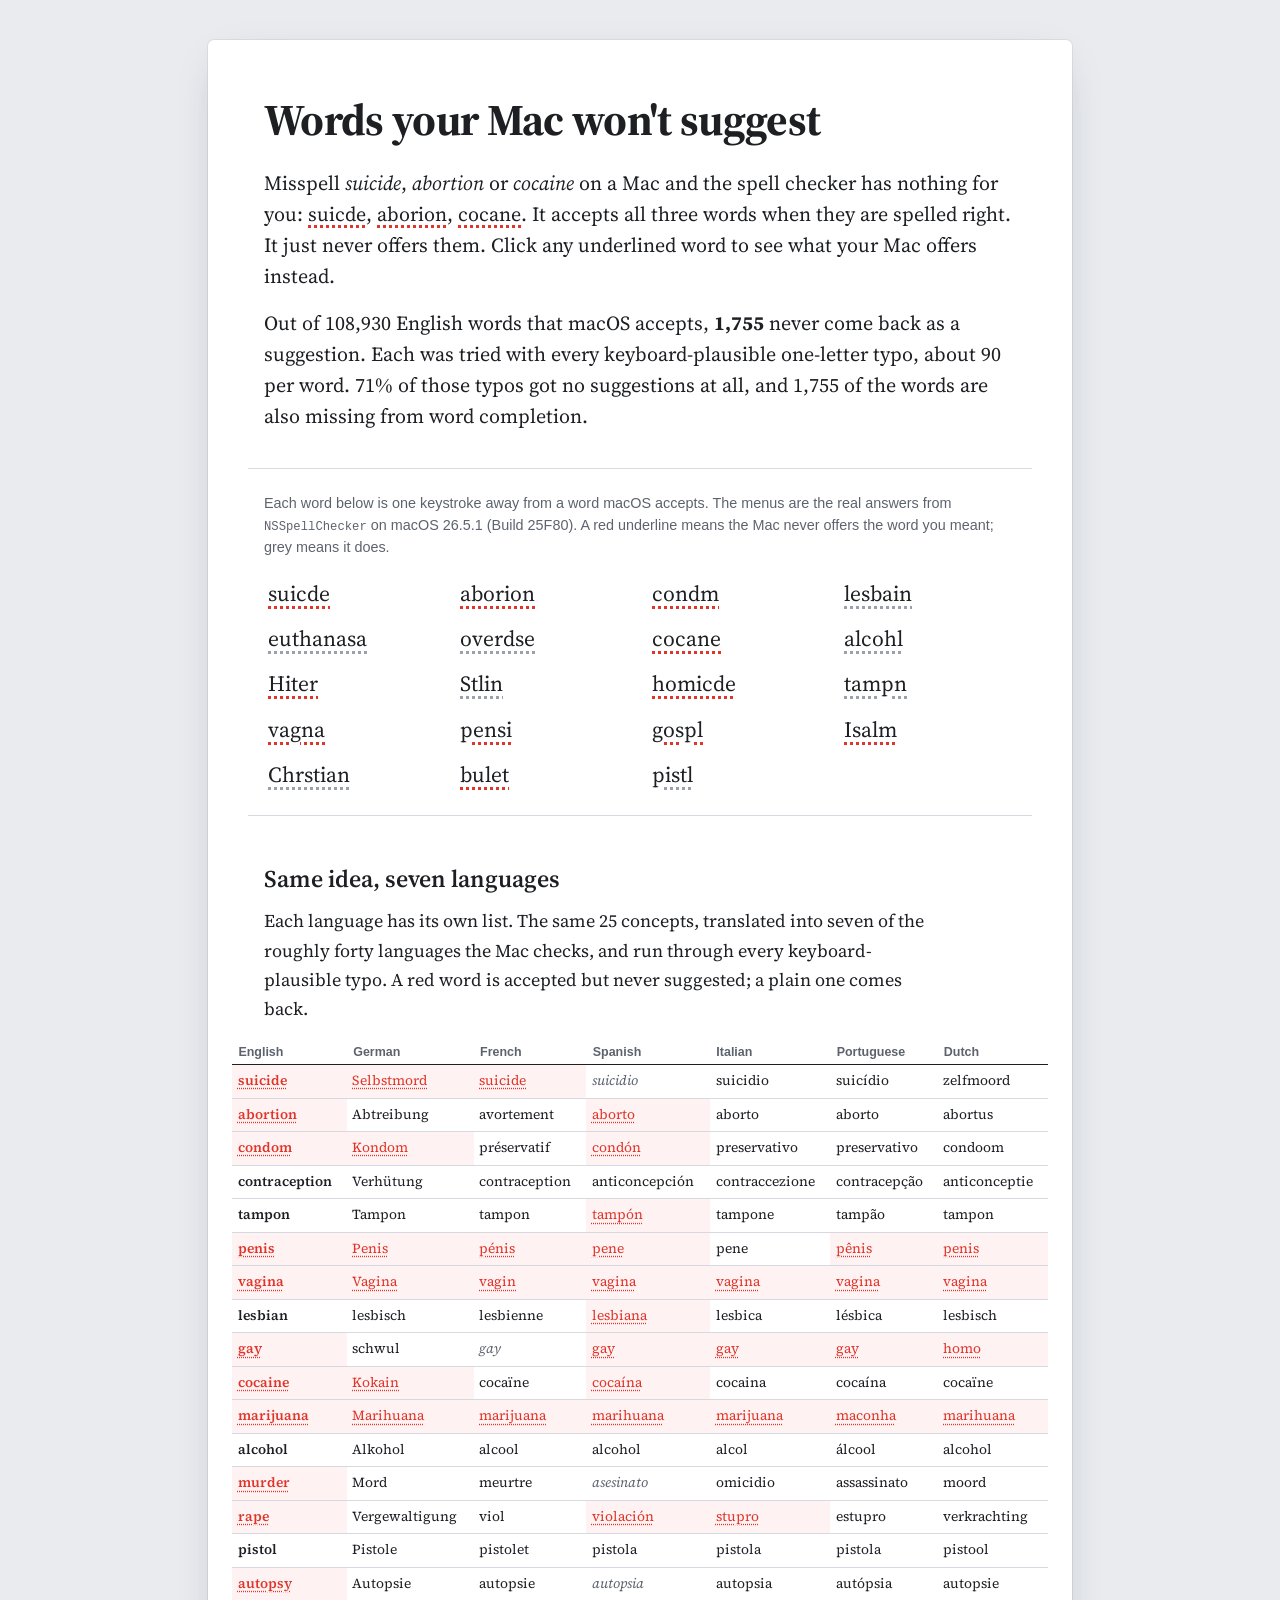
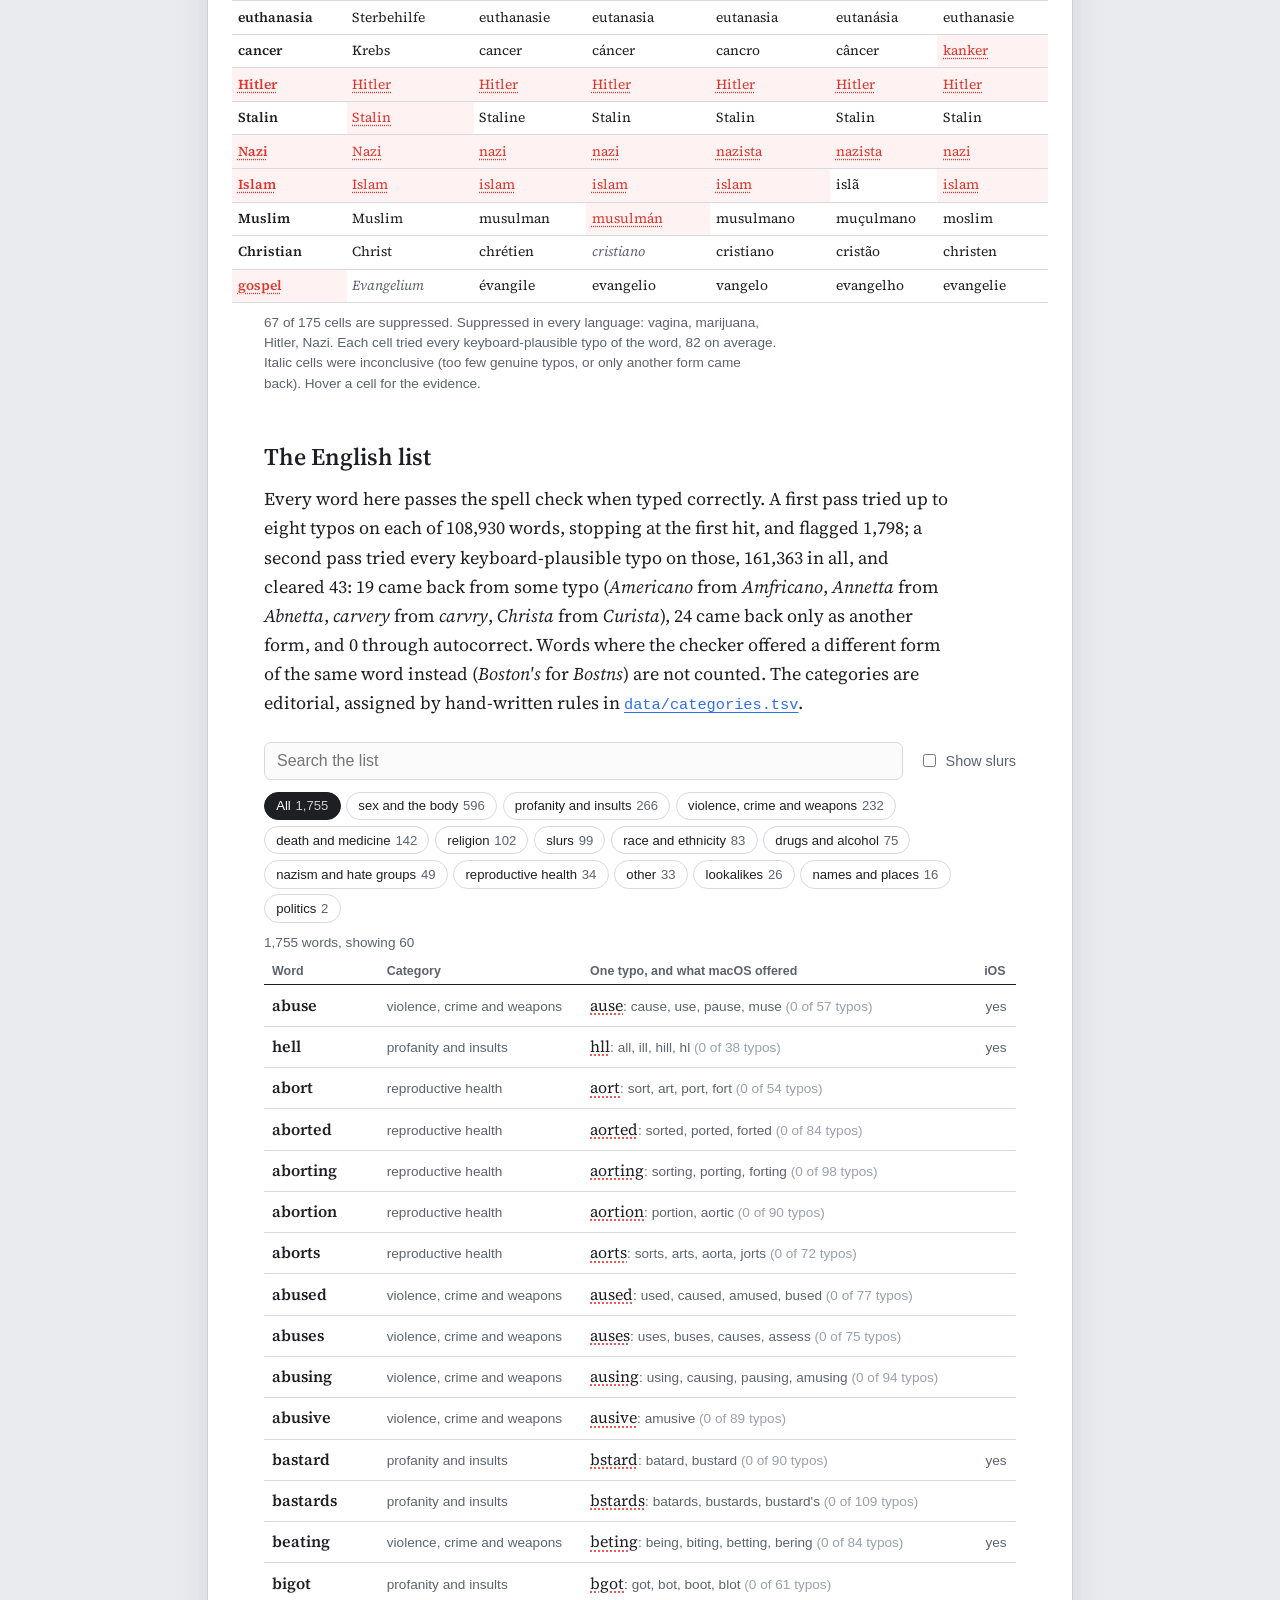
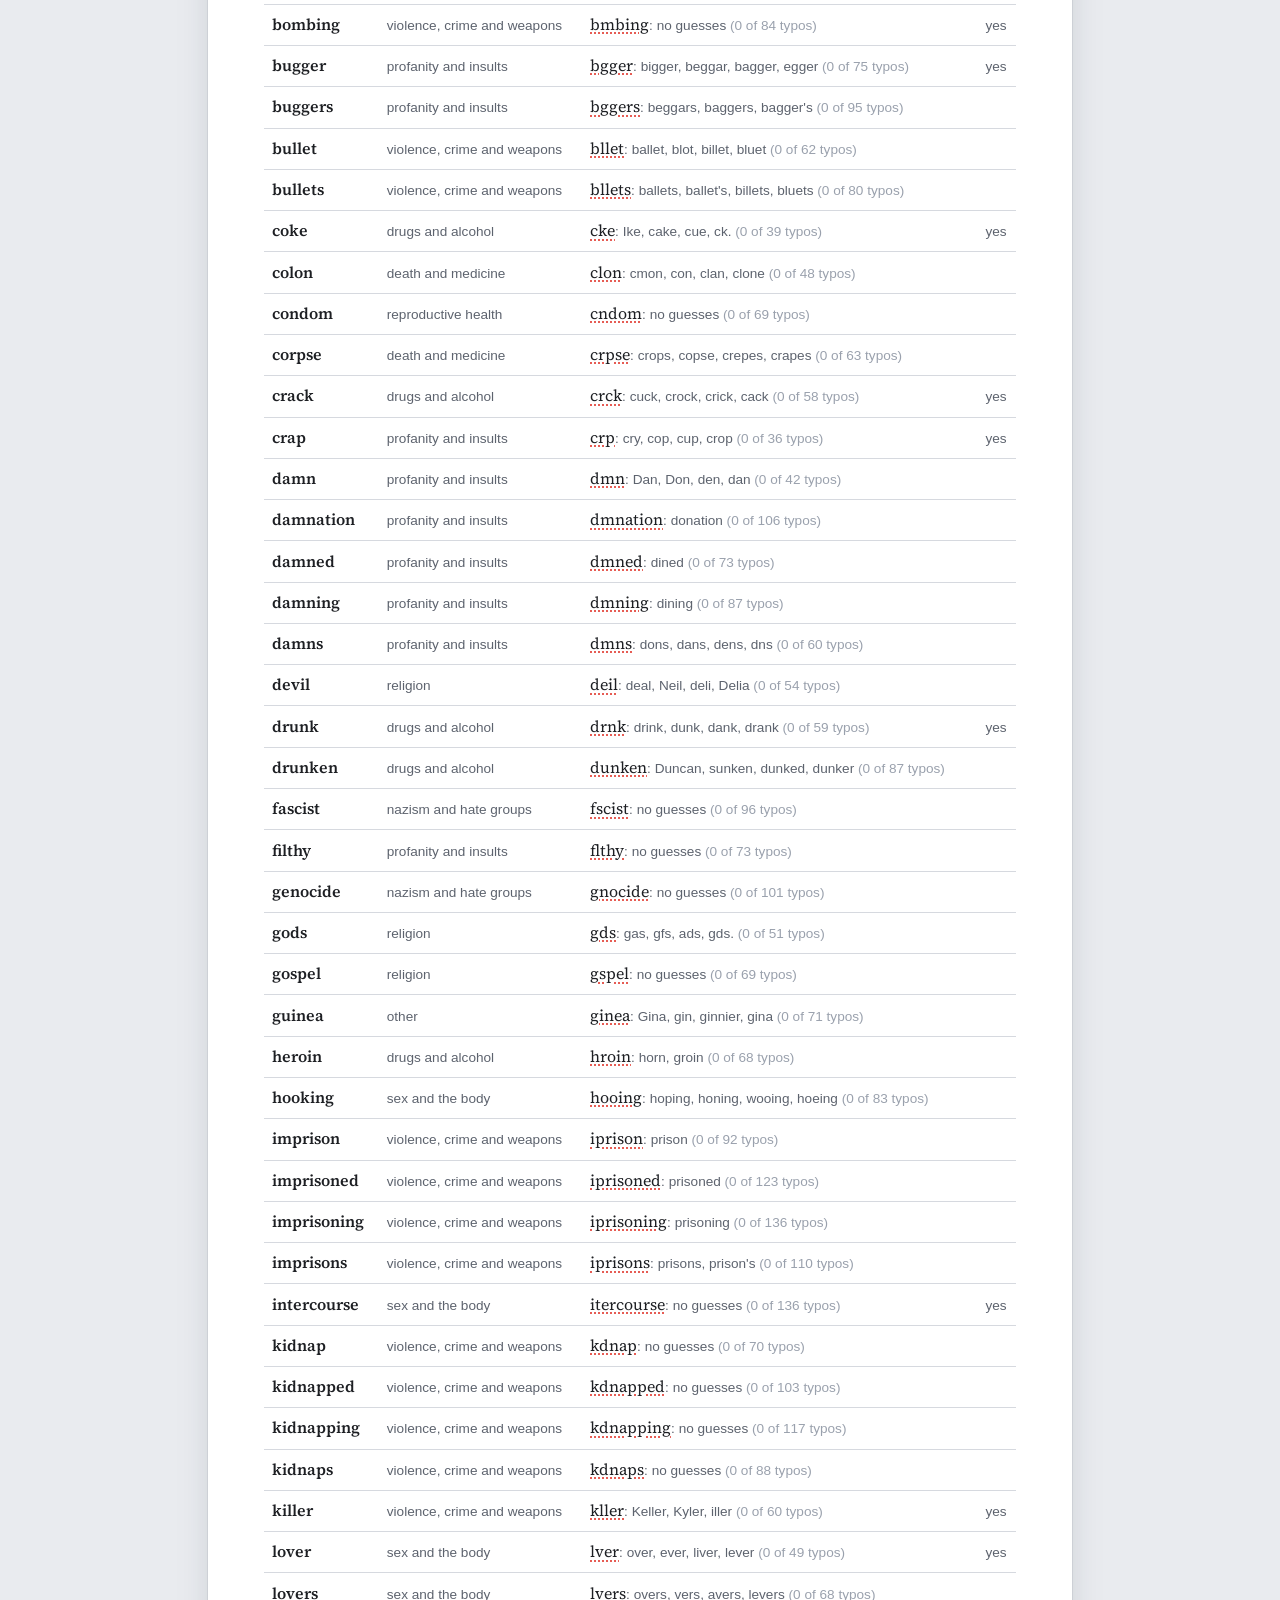
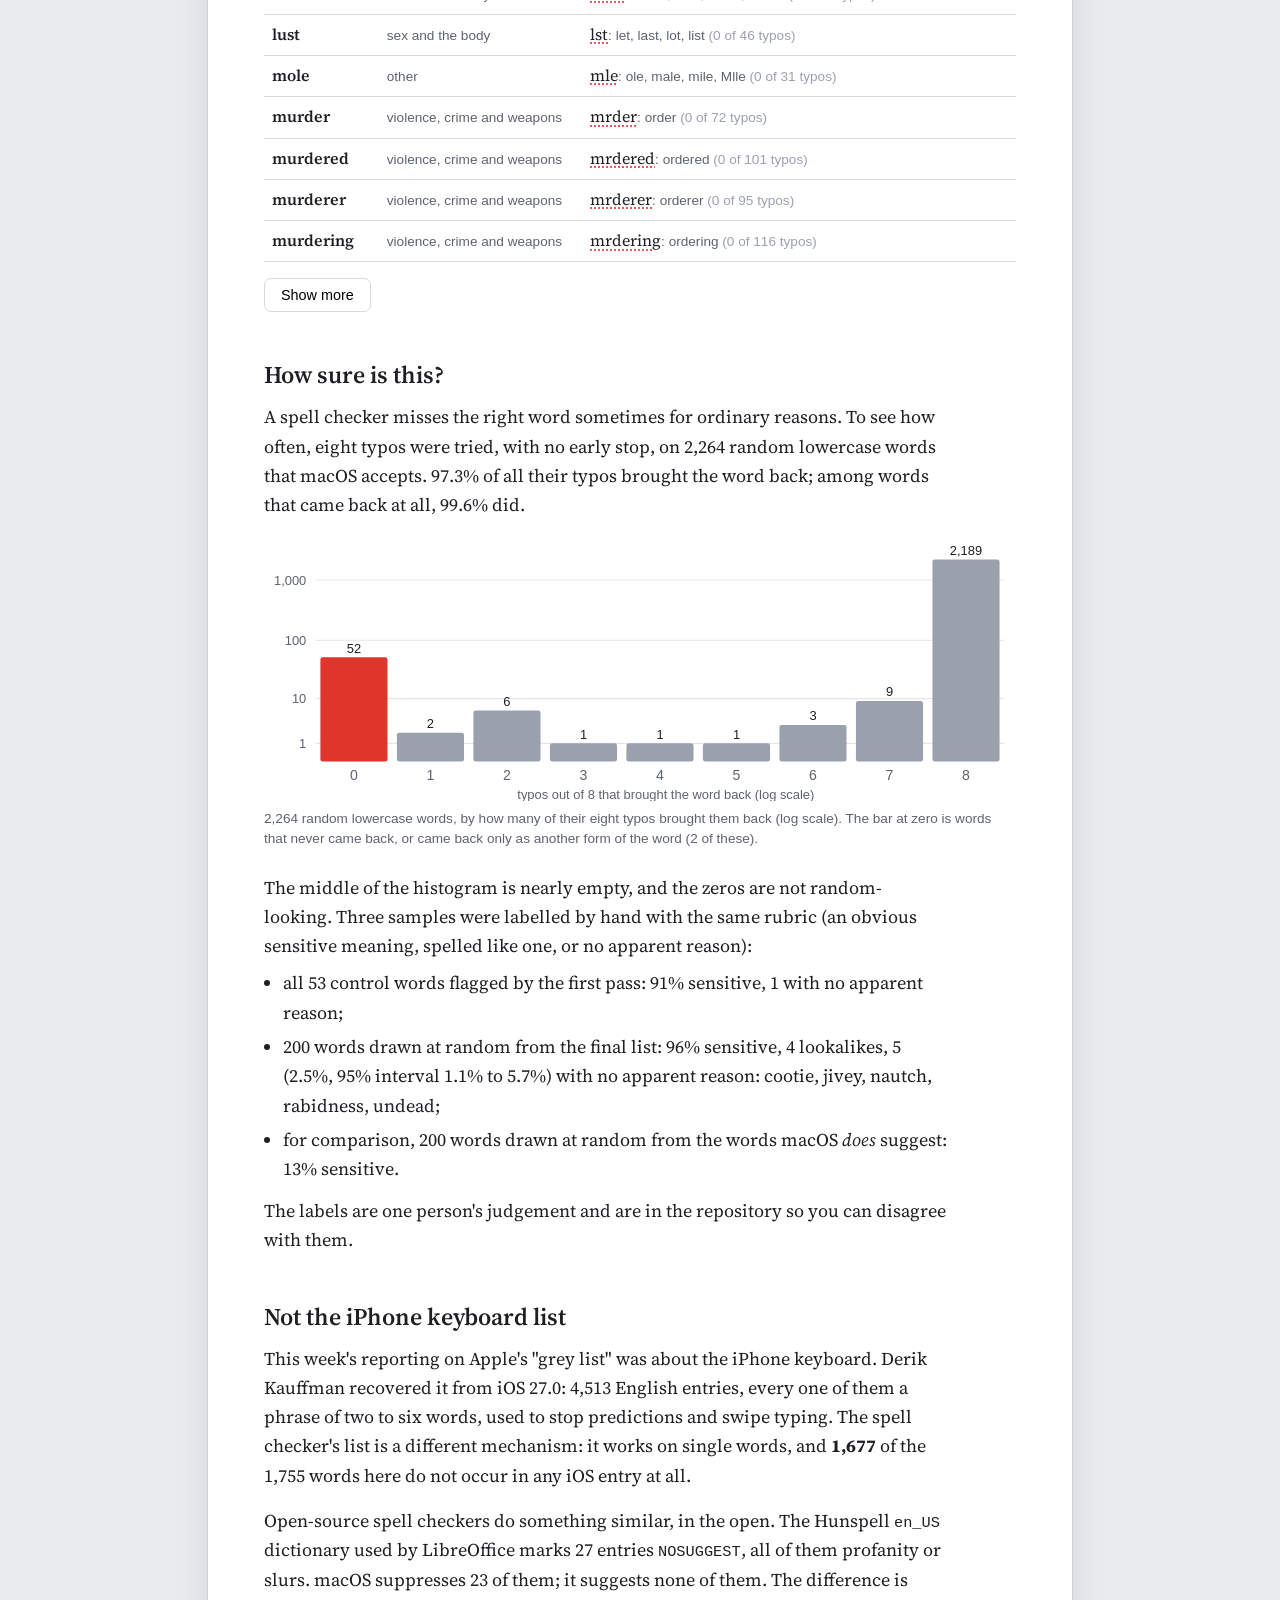
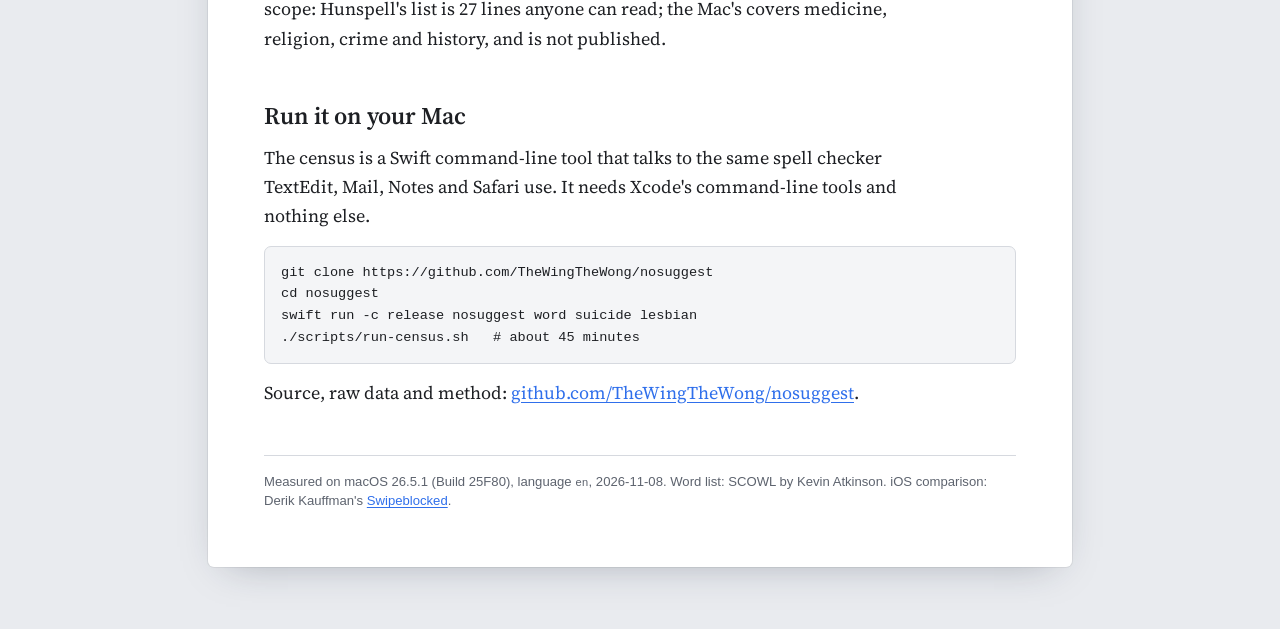
==== commit 92f3e265: "fix: stable examples, honest repeatability note, up-to-eight wording, refreshed video murdr and cond" ====
--- a/docs/index.html
+++ b/docs/index.html
@@ -18,9 +18,9 @@
 <main class="page">
   <header class="intro">
     <h1>Words your Mac won't suggest</h1>
-    <p class="lede">Misspell <em>suicide</em>, <em>abortion</em> or <em>condom</em> on a Mac and the spell checker has nothing for you:
+    <p class="lede">Misspell <em>suicide</em>, <em>abortion</em> or <em>cocaine</em> on a Mac and the spell checker has nothing for you:
       <span class="typo" data-word="suicde">suicde</span>, <span class="typo" data-word="aborion">aborion</span>,
-      <span class="typo" data-word="condm">condm</span>. It accepts all three words when they are spelled right.
+      <span class="typo" data-word="cocane">cocane</span>. It accepts all three words when they are spelled right.
       It just never offers them. Click any underlined word to see what your Mac offers instead.</p>
     <p class="lede" id="headline-stats">Loading the census&hellip;</p>
   </header>
